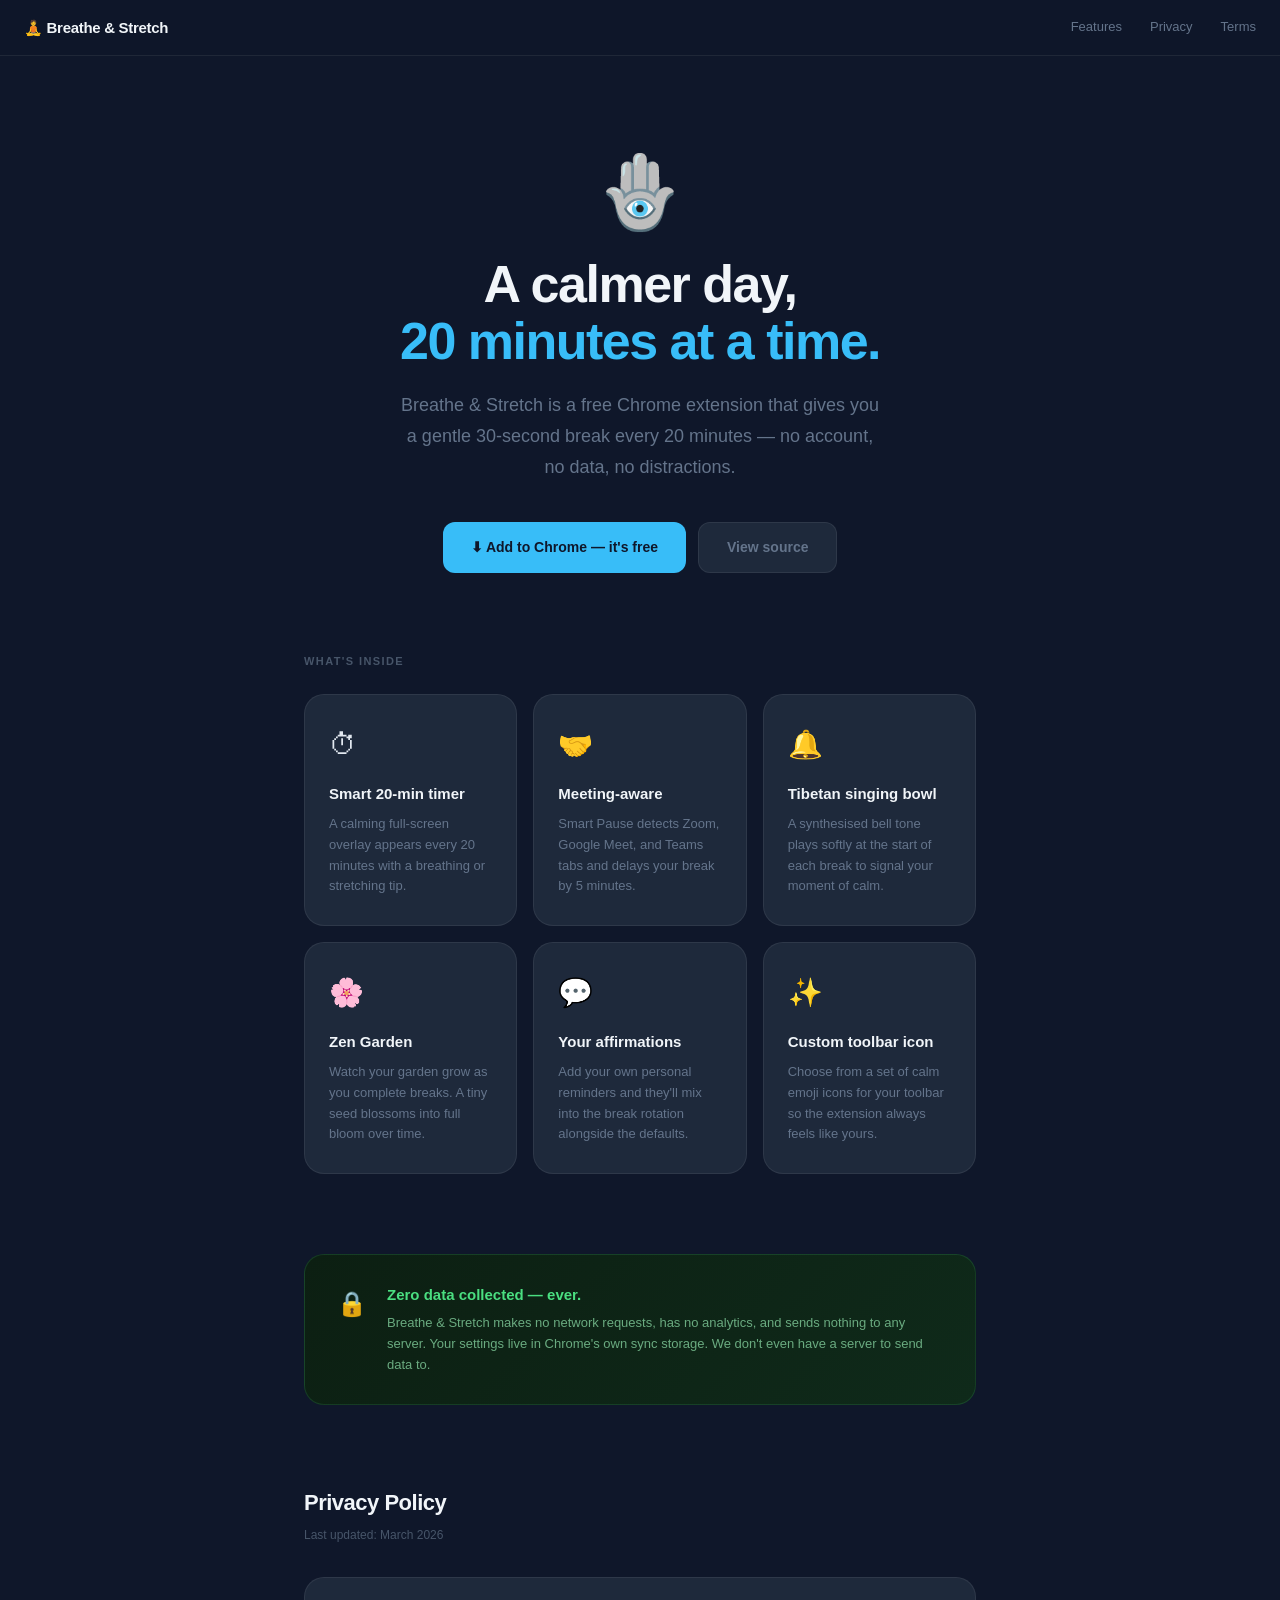
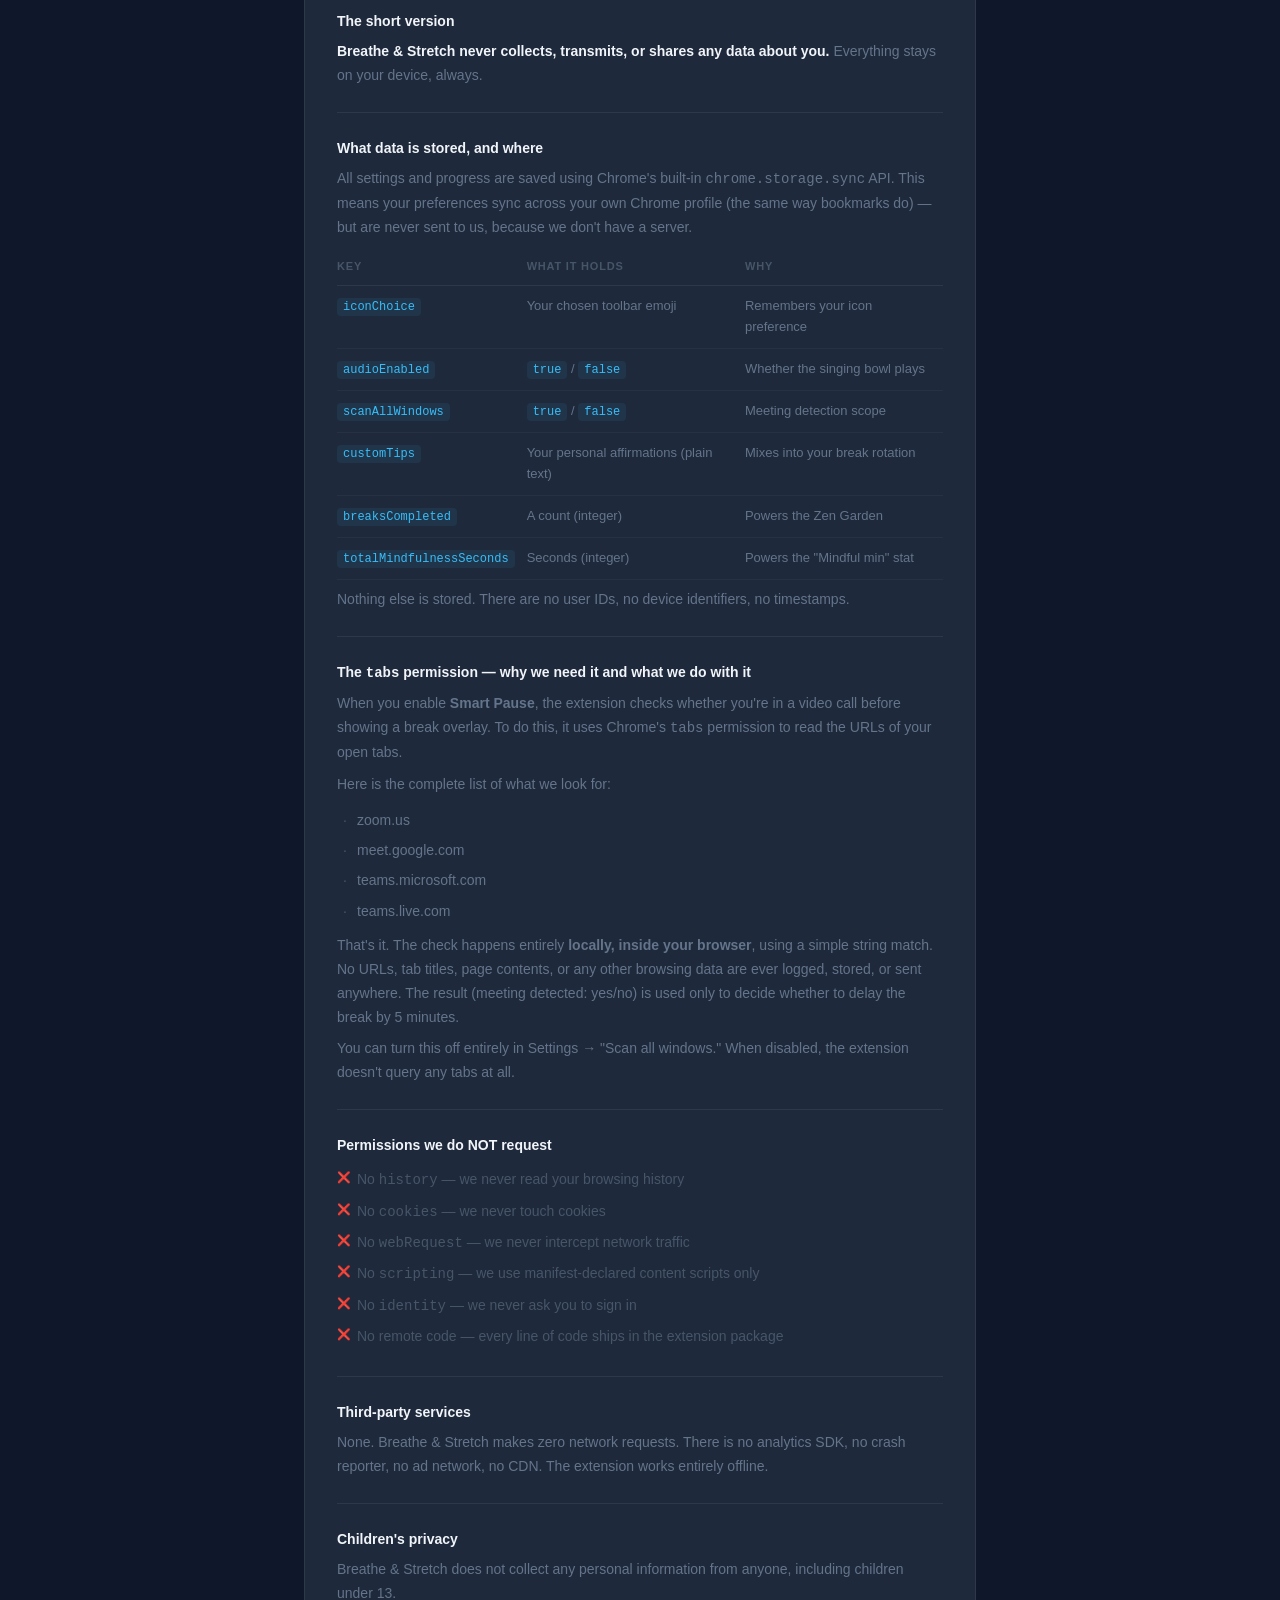
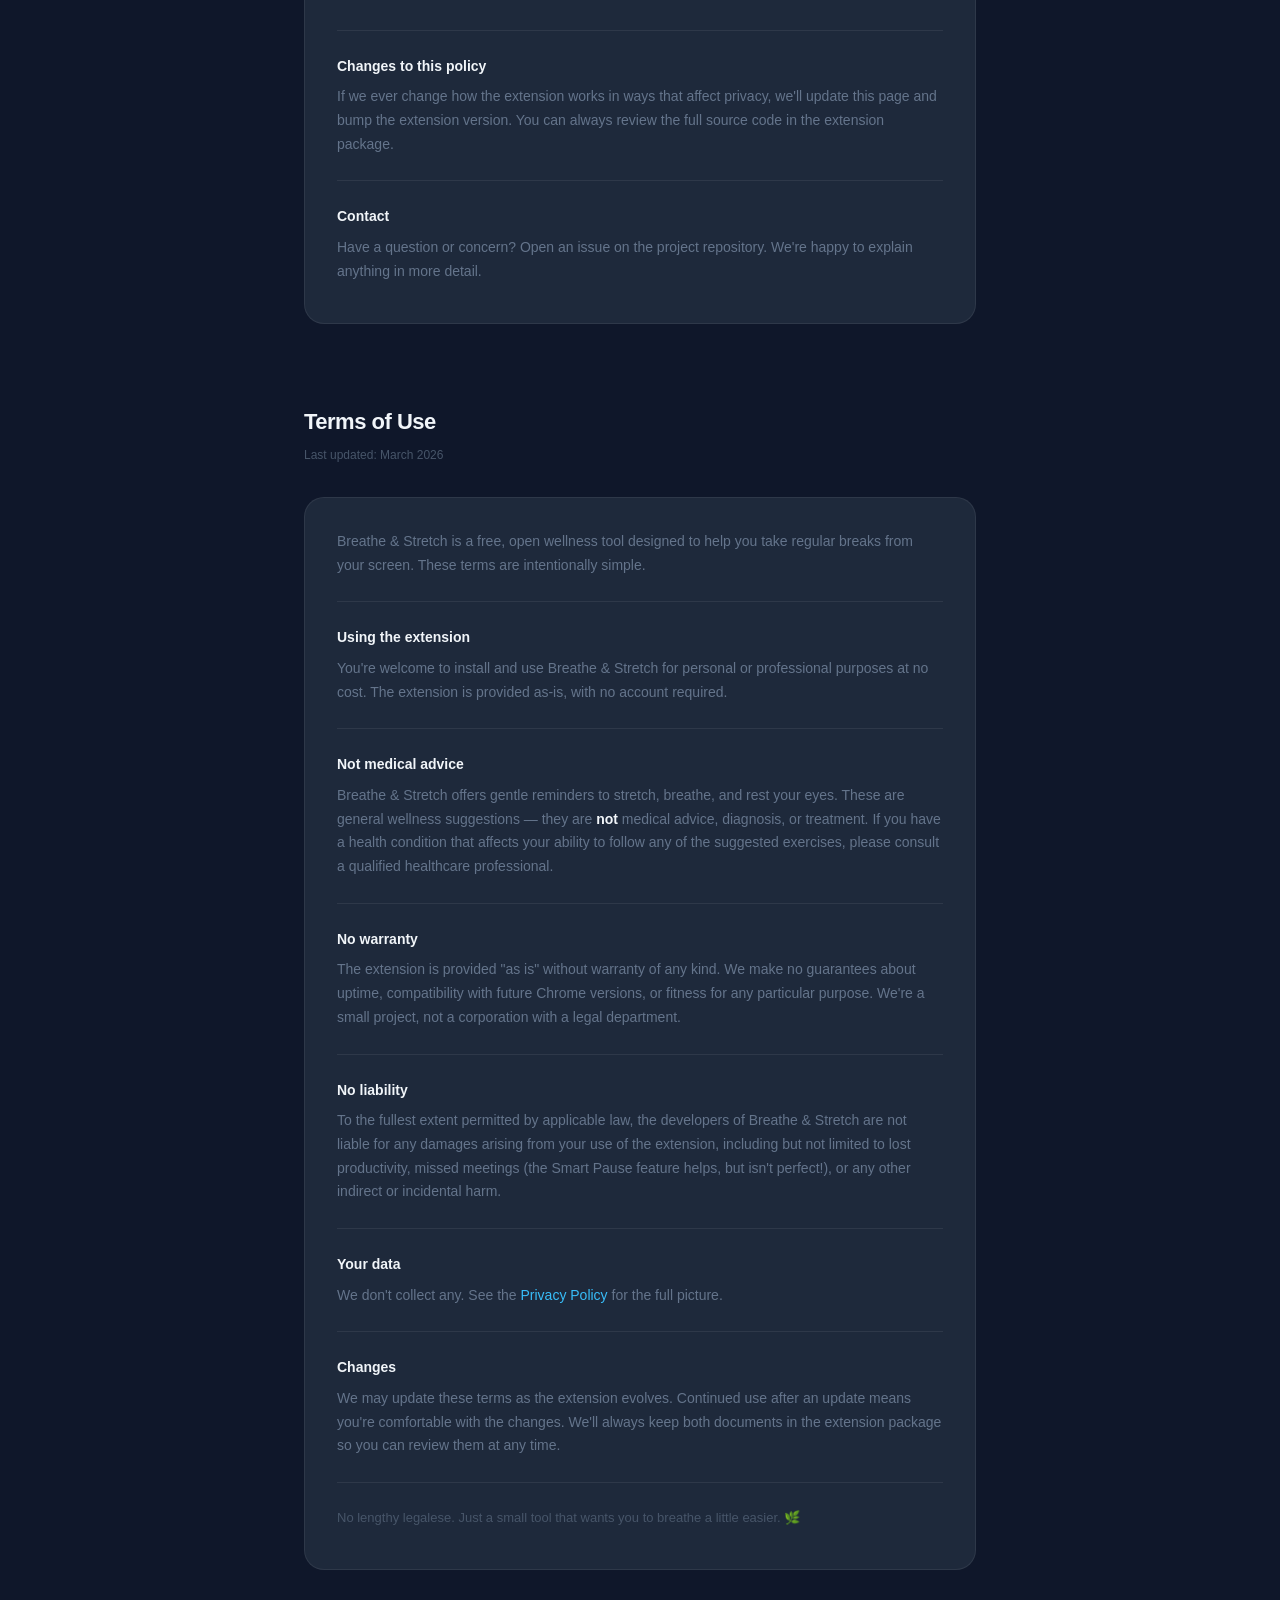
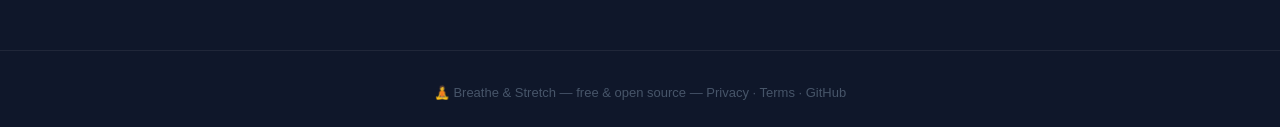
==== index.html @ 509871e9 "Update GitHub repo URL in landing page" ====
<!DOCTYPE html>
<html lang="en">
<head>
  <meta charset="UTF-8" />
  <meta name="viewport" content="width=device-width, initial-scale=1.0" />
  <title>Breathe &amp; Stretch — Screen break reminders for Chrome</title>
  <meta name="description" content="A free Chrome extension that reminds you to breathe, stretch, and rest your eyes every 20 minutes. No account. No data collected. Just a calmer you." />
  <style>
    *, *::before, *::after { box-sizing: border-box; margin: 0; padding: 0; }

    :root {
      --bg:      #0f172a;
      --surface: #1e293b;
      --border:  rgba(255,255,255,0.07);
      --text:    #e2e8f0;
      --muted:   #64748b;
      --dim:     #475569;
      --accent:  #38bdf8;
      --gold:    #facc15;
    }

    html { scroll-behavior: smooth; }

    body {
      font-family: -apple-system, BlinkMacSystemFont, "Segoe UI", Roboto, sans-serif;
      background: var(--bg);
      color: var(--text);
      line-height: 1.6;
    }

    a { color: var(--accent); text-decoration: none; }
    a:hover { text-decoration: underline; }

    /* ── Nav ─────────────────────────────────────────────────────────────────── */

    nav {
      position: sticky;
      top: 0;
      z-index: 100;
      background: rgba(15, 23, 42, 0.88);
      backdrop-filter: blur(12px);
      -webkit-backdrop-filter: blur(12px);
      border-bottom: 1px solid var(--border);
      padding: 0 24px;
      display: flex;
      align-items: center;
      justify-content: space-between;
      height: 56px;
    }

    .nav-brand {
      font-size: 15px;
      font-weight: 700;
      color: #f1f5f9;
      letter-spacing: -0.3px;
    }

    .nav-links {
      display: flex;
      gap: 28px;
      list-style: none;
      font-size: 13px;
      color: var(--muted);
    }

    .nav-links a { color: var(--muted); transition: color 0.15s; }
    .nav-links a:hover { color: var(--text); text-decoration: none; }

    /* ── Hero ────────────────────────────────────────────────────────────────── */

    .hero {
      max-width: 720px;
      margin: 0 auto;
      padding: 100px 24px 80px;
      text-align: center;
    }

    .hero-bowl {
      font-size: 72px;
      line-height: 1;
      margin-bottom: 28px;
      animation: sway 5s ease-in-out infinite;
      display: inline-block;
    }

    @keyframes sway {
      0%, 100% { transform: rotate(-3deg); }
      50%       { transform: rotate(3deg);  }
    }

    .hero h1 {
      font-size: clamp(32px, 6vw, 52px);
      font-weight: 800;
      letter-spacing: -1.5px;
      color: #f1f5f9;
      line-height: 1.1;
      margin-bottom: 20px;
    }

    .hero h1 span { color: var(--accent); }

    .hero p {
      font-size: 18px;
      color: var(--muted);
      max-width: 480px;
      margin: 0 auto 40px;
      line-height: 1.7;
    }

    .hero-actions {
      display: flex;
      gap: 12px;
      justify-content: center;
      flex-wrap: wrap;
    }

    .btn-primary {
      display: inline-flex;
      align-items: center;
      gap: 8px;
      background: var(--accent);
      color: #0f172a;
      font-size: 14px;
      font-weight: 700;
      padding: 13px 28px;
      border-radius: 12px;
      transition: opacity 0.15s, transform 0.15s;
    }
    .btn-primary:hover { opacity: 0.88; transform: translateY(-1px); text-decoration: none; }

    .btn-ghost {
      display: inline-flex;
      align-items: center;
      gap: 8px;
      background: var(--surface);
      color: var(--muted);
      font-size: 14px;
      font-weight: 600;
      padding: 13px 28px;
      border-radius: 12px;
      border: 1px solid var(--border);
      transition: color 0.15s, border-color 0.15s;
    }
    .btn-ghost:hover { color: var(--text); border-color: rgba(255,255,255,0.2); text-decoration: none; }

    /* ── Features ────────────────────────────────────────────────────────────── */

    .section {
      max-width: 720px;
      margin: 0 auto;
      padding: 0 24px 80px;
    }

    .section-title {
      font-size: 11px;
      font-weight: 700;
      letter-spacing: 1.4px;
      text-transform: uppercase;
      color: var(--dim);
      margin-bottom: 24px;
    }

    .features {
      display: grid;
      grid-template-columns: repeat(auto-fit, minmax(200px, 1fr));
      gap: 16px;
    }

    .feature-card {
      background: var(--surface);
      border: 1px solid var(--border);
      border-radius: 20px;
      padding: 28px 24px;
    }

    .feature-card .icon {
      font-size: 28px;
      margin-bottom: 14px;
      display: block;
    }

    .feature-card h3 {
      font-size: 15px;
      font-weight: 700;
      color: #f1f5f9;
      margin-bottom: 8px;
    }

    .feature-card p {
      font-size: 13px;
      color: var(--muted);
      line-height: 1.6;
    }

    /* ── Privacy note ─────────────────────────────────────────────────────── */

    .privacy-note {
      background: linear-gradient(135deg, #0c1f12, #0f2a1a);
      border: 1px solid rgba(74, 222, 128, 0.15);
      border-radius: 20px;
      padding: 28px 32px;
      display: flex;
      gap: 20px;
      align-items: flex-start;
    }

    .privacy-note .check-icon {
      font-size: 24px;
      flex-shrink: 0;
      margin-top: 2px;
    }

    .privacy-note h3 {
      font-size: 15px;
      font-weight: 700;
      color: #4ade80;
      margin-bottom: 6px;
    }

    .privacy-note p {
      font-size: 13px;
      color: #6aab80;
      line-height: 1.6;
    }

    /* ── Legal docs ──────────────────────────────────────────────────────────── */

    .doc-section {
      max-width: 720px;
      margin: 0 auto;
      padding: 0 24px 80px;
      scroll-margin-top: 72px;
    }

    .doc-section h2 {
      font-size: 22px;
      font-weight: 800;
      color: #f1f5f9;
      letter-spacing: -0.5px;
      margin-bottom: 6px;
    }

    .doc-updated {
      font-size: 12px;
      color: var(--dim);
      margin-bottom: 32px;
    }

    .doc-card {
      background: var(--surface);
      border: 1px solid var(--border);
      border-radius: 20px;
      padding: 32px;
    }

    .doc-card h3 {
      font-size: 14px;
      font-weight: 700;
      color: #f1f5f9;
      margin: 24px 0 8px;
    }

    .doc-card h3:first-child { margin-top: 0; }

    .doc-card p {
      font-size: 14px;
      color: var(--muted);
      line-height: 1.7;
      margin-bottom: 8px;
    }

    .doc-card table {
      width: 100%;
      border-collapse: collapse;
      font-size: 13px;
      margin: 12px 0 8px;
    }

    .doc-card th {
      text-align: left;
      font-size: 11px;
      font-weight: 700;
      letter-spacing: 0.8px;
      text-transform: uppercase;
      color: var(--dim);
      padding: 6px 12px 10px 0;
      border-bottom: 1px solid var(--border);
    }

    .doc-card td {
      padding: 10px 12px 10px 0;
      color: var(--muted);
      border-bottom: 1px solid rgba(255,255,255,0.04);
      vertical-align: top;
    }

    .doc-card td code {
      font-family: "SF Mono", ui-monospace, Menlo, monospace;
      font-size: 12px;
      color: var(--accent);
      background: rgba(56, 189, 248, 0.08);
      padding: 2px 6px;
      border-radius: 4px;
    }

    .doc-card ul {
      list-style: none;
      margin: 8px 0;
    }

    .doc-card ul li {
      font-size: 14px;
      color: var(--muted);
      padding: 4px 0;
      padding-left: 20px;
      position: relative;
    }

    .doc-card ul li::before {
      content: "·";
      position: absolute;
      left: 6px;
      color: var(--dim);
    }

    .doc-card ul li.no-item { color: #475569; }
    .doc-card ul li.no-item::before { content: "❌"; left: 0; font-size: 11px; top: 5px; }

    .doc-divider {
      border: none;
      border-top: 1px solid var(--border);
      margin: 24px 0;
    }

    /* ── Footer ──────────────────────────────────────────────────────────────── */

    footer {
      border-top: 1px solid var(--border);
      padding: 32px 24px;
      text-align: center;
      font-size: 13px;
      color: var(--dim);
    }

    footer a { color: var(--dim); }
    footer a:hover { color: var(--muted); }
  </style>
</head>
<body>

  <!-- ── Nav ────────────────────────────────────────────────────────────────── -->
  <nav>
    <span class="nav-brand">🧘 Breathe &amp; Stretch</span>
    <ul class="nav-links">
      <li><a href="#features">Features</a></li>
      <li><a href="#privacy">Privacy</a></li>
      <li><a href="#terms">Terms</a></li>
    </ul>
  </nav>

  <!-- ── Hero ───────────────────────────────────────────────────────────────── -->
  <section class="hero">
    <span class="hero-bowl">🪬</span>
    <h1>A calmer day,<br /><span>20 minutes at a time.</span></h1>
    <p>Breathe &amp; Stretch is a free Chrome extension that gives you a gentle 30-second break every 20 minutes — no account, no data, no distractions.</p>
    <div class="hero-actions">
      <a href="https://chrome.google.com/webstore" class="btn-primary">
        ⬇ Add to Chrome — it's free
      </a>
      <a href="https://github.com/rabbit-ship-it/breathe-stretch" class="btn-ghost">
        View source
      </a>
    </div>
  </section>

  <!-- ── Features ───────────────────────────────────────────────────────────── -->
  <section class="section" id="features">
    <p class="section-title">What's inside</p>
    <div class="features">
      <div class="feature-card">
        <span class="icon">⏱</span>
        <h3>Smart 20-min timer</h3>
        <p>A calming full-screen overlay appears every 20 minutes with a breathing or stretching tip.</p>
      </div>
      <div class="feature-card">
        <span class="icon">🤝</span>
        <h3>Meeting-aware</h3>
        <p>Smart Pause detects Zoom, Google Meet, and Teams tabs and delays your break by 5 minutes.</p>
      </div>
      <div class="feature-card">
        <span class="icon">🔔</span>
        <h3>Tibetan singing bowl</h3>
        <p>A synthesised bell tone plays softly at the start of each break to signal your moment of calm.</p>
      </div>
      <div class="feature-card">
        <span class="icon">🌸</span>
        <h3>Zen Garden</h3>
        <p>Watch your garden grow as you complete breaks. A tiny seed blossoms into full bloom over time.</p>
      </div>
      <div class="feature-card">
        <span class="icon">💬</span>
        <h3>Your affirmations</h3>
        <p>Add your own personal reminders and they'll mix into the break rotation alongside the defaults.</p>
      </div>
      <div class="feature-card">
        <span class="icon">✨</span>
        <h3>Custom toolbar icon</h3>
        <p>Choose from a set of calm emoji icons for your toolbar so the extension always feels like yours.</p>
      </div>
    </div>
  </section>

  <!-- ── Privacy notice ─────────────────────────────────────────────────────── -->
  <section class="section">
    <div class="privacy-note">
      <span class="check-icon">🔒</span>
      <div>
        <h3>Zero data collected — ever.</h3>
        <p>Breathe &amp; Stretch makes no network requests, has no analytics, and sends nothing to any server. Your settings live in Chrome's own sync storage. We don't even have a server to send data to.</p>
      </div>
    </div>
  </section>

  <!-- ── Privacy Policy ─────────────────────────────────────────────────────── -->
  <section class="doc-section" id="privacy">
    <h2>Privacy Policy</h2>
    <p class="doc-updated">Last updated: March 2026</p>

    <div class="doc-card">
      <h3>The short version</h3>
      <p><strong style="color:#f1f5f9;">Breathe &amp; Stretch never collects, transmits, or shares any data about you.</strong> Everything stays on your device, always.</p>

      <hr class="doc-divider" />

      <h3>What data is stored, and where</h3>
      <p>All settings and progress are saved using Chrome's built-in <code>chrome.storage.sync</code> API. This means your preferences sync across your own Chrome profile (the same way bookmarks do) — but are never sent to us, because we don't have a server.</p>
      <table>
        <thead>
          <tr><th>Key</th><th>What it holds</th><th>Why</th></tr>
        </thead>
        <tbody>
          <tr><td><code>iconChoice</code></td><td>Your chosen toolbar emoji</td><td>Remembers your icon preference</td></tr>
          <tr><td><code>audioEnabled</code></td><td><code>true</code> / <code>false</code></td><td>Whether the singing bowl plays</td></tr>
          <tr><td><code>scanAllWindows</code></td><td><code>true</code> / <code>false</code></td><td>Meeting detection scope</td></tr>
          <tr><td><code>customTips</code></td><td>Your personal affirmations (plain text)</td><td>Mixes into your break rotation</td></tr>
          <tr><td><code>breaksCompleted</code></td><td>A count (integer)</td><td>Powers the Zen Garden</td></tr>
          <tr><td><code>totalMindfulnessSeconds</code></td><td>Seconds (integer)</td><td>Powers the "Mindful min" stat</td></tr>
        </tbody>
      </table>
      <p>Nothing else is stored. There are no user IDs, no device identifiers, no timestamps.</p>

      <hr class="doc-divider" />

      <h3>The <code>tabs</code> permission — why we need it and what we do with it</h3>
      <p>When you enable <strong>Smart Pause</strong>, the extension checks whether you're in a video call before showing a break overlay. To do this, it uses Chrome's <code>tabs</code> permission to read the URLs of your open tabs.</p>
      <p>Here is the complete list of what we look for:</p>
      <ul>
        <li>zoom.us</li>
        <li>meet.google.com</li>
        <li>teams.microsoft.com</li>
        <li>teams.live.com</li>
      </ul>
      <p>That's it. The check happens entirely <strong>locally, inside your browser</strong>, using a simple string match. No URLs, tab titles, page contents, or any other browsing data are ever logged, stored, or sent anywhere. The result (meeting detected: yes/no) is used only to decide whether to delay the break by 5 minutes.</p>
      <p>You can turn this off entirely in Settings → "Scan all windows." When disabled, the extension doesn't query any tabs at all.</p>

      <hr class="doc-divider" />

      <h3>Permissions we do NOT request</h3>
      <ul>
        <li class="no-item">No <code>history</code> — we never read your browsing history</li>
        <li class="no-item">No <code>cookies</code> — we never touch cookies</li>
        <li class="no-item">No <code>webRequest</code> — we never intercept network traffic</li>
        <li class="no-item">No <code>scripting</code> — we use manifest-declared content scripts only</li>
        <li class="no-item">No <code>identity</code> — we never ask you to sign in</li>
        <li class="no-item">No remote code — every line of code ships in the extension package</li>
      </ul>

      <hr class="doc-divider" />

      <h3>Third-party services</h3>
      <p>None. Breathe &amp; Stretch makes zero network requests. There is no analytics SDK, no crash reporter, no ad network, no CDN. The extension works entirely offline.</p>

      <hr class="doc-divider" />

      <h3>Children's privacy</h3>
      <p>Breathe &amp; Stretch does not collect any personal information from anyone, including children under 13.</p>

      <hr class="doc-divider" />

      <h3>Changes to this policy</h3>
      <p>If we ever change how the extension works in ways that affect privacy, we'll update this page and bump the extension version. You can always review the full source code in the extension package.</p>

      <hr class="doc-divider" />

      <h3>Contact</h3>
      <p>Have a question or concern? Open an issue on the project repository. We're happy to explain anything in more detail.</p>
    </div>
  </section>

  <!-- ── Terms of Use ───────────────────────────────────────────────────────── -->
  <section class="doc-section" id="terms">
    <h2>Terms of Use</h2>
    <p class="doc-updated">Last updated: March 2026</p>

    <div class="doc-card">
      <p>Breathe &amp; Stretch is a free, open wellness tool designed to help you take regular breaks from your screen. These terms are intentionally simple.</p>

      <hr class="doc-divider" />

      <h3>Using the extension</h3>
      <p>You're welcome to install and use Breathe &amp; Stretch for personal or professional purposes at no cost. The extension is provided as-is, with no account required.</p>

      <hr class="doc-divider" />

      <h3>Not medical advice</h3>
      <p>Breathe &amp; Stretch offers gentle reminders to stretch, breathe, and rest your eyes. These are general wellness suggestions — they are <strong style="color:#f1f5f9;">not</strong> medical advice, diagnosis, or treatment. If you have a health condition that affects your ability to follow any of the suggested exercises, please consult a qualified healthcare professional.</p>

      <hr class="doc-divider" />

      <h3>No warranty</h3>
      <p>The extension is provided "as is" without warranty of any kind. We make no guarantees about uptime, compatibility with future Chrome versions, or fitness for any particular purpose. We're a small project, not a corporation with a legal department.</p>

      <hr class="doc-divider" />

      <h3>No liability</h3>
      <p>To the fullest extent permitted by applicable law, the developers of Breathe &amp; Stretch are not liable for any damages arising from your use of the extension, including but not limited to lost productivity, missed meetings (the Smart Pause feature helps, but isn't perfect!), or any other indirect or incidental harm.</p>

      <hr class="doc-divider" />

      <h3>Your data</h3>
      <p>We don't collect any. See the <a href="#privacy">Privacy Policy</a> for the full picture.</p>

      <hr class="doc-divider" />

      <h3>Changes</h3>
      <p>We may update these terms as the extension evolves. Continued use after an update means you're comfortable with the changes. We'll always keep both documents in the extension package so you can review them at any time.</p>

      <hr class="doc-divider" />

      <p style="color:#475569;font-size:13px;">No lengthy legalese. Just a small tool that wants you to breathe a little easier. 🌿</p>
    </div>
  </section>

  <!-- ── Footer ─────────────────────────────────────────────────────────────── -->
  <footer>
    <p>🧘 Breathe &amp; Stretch &mdash; free &amp; open source &mdash;
      <a href="#privacy">Privacy</a> &middot;
      <a href="#terms">Terms</a> &middot;
      <a href="https://github.com/rabbit-ship-it/breathe-stretch">GitHub</a>
    </p>
  </footer>

</body>
</html>
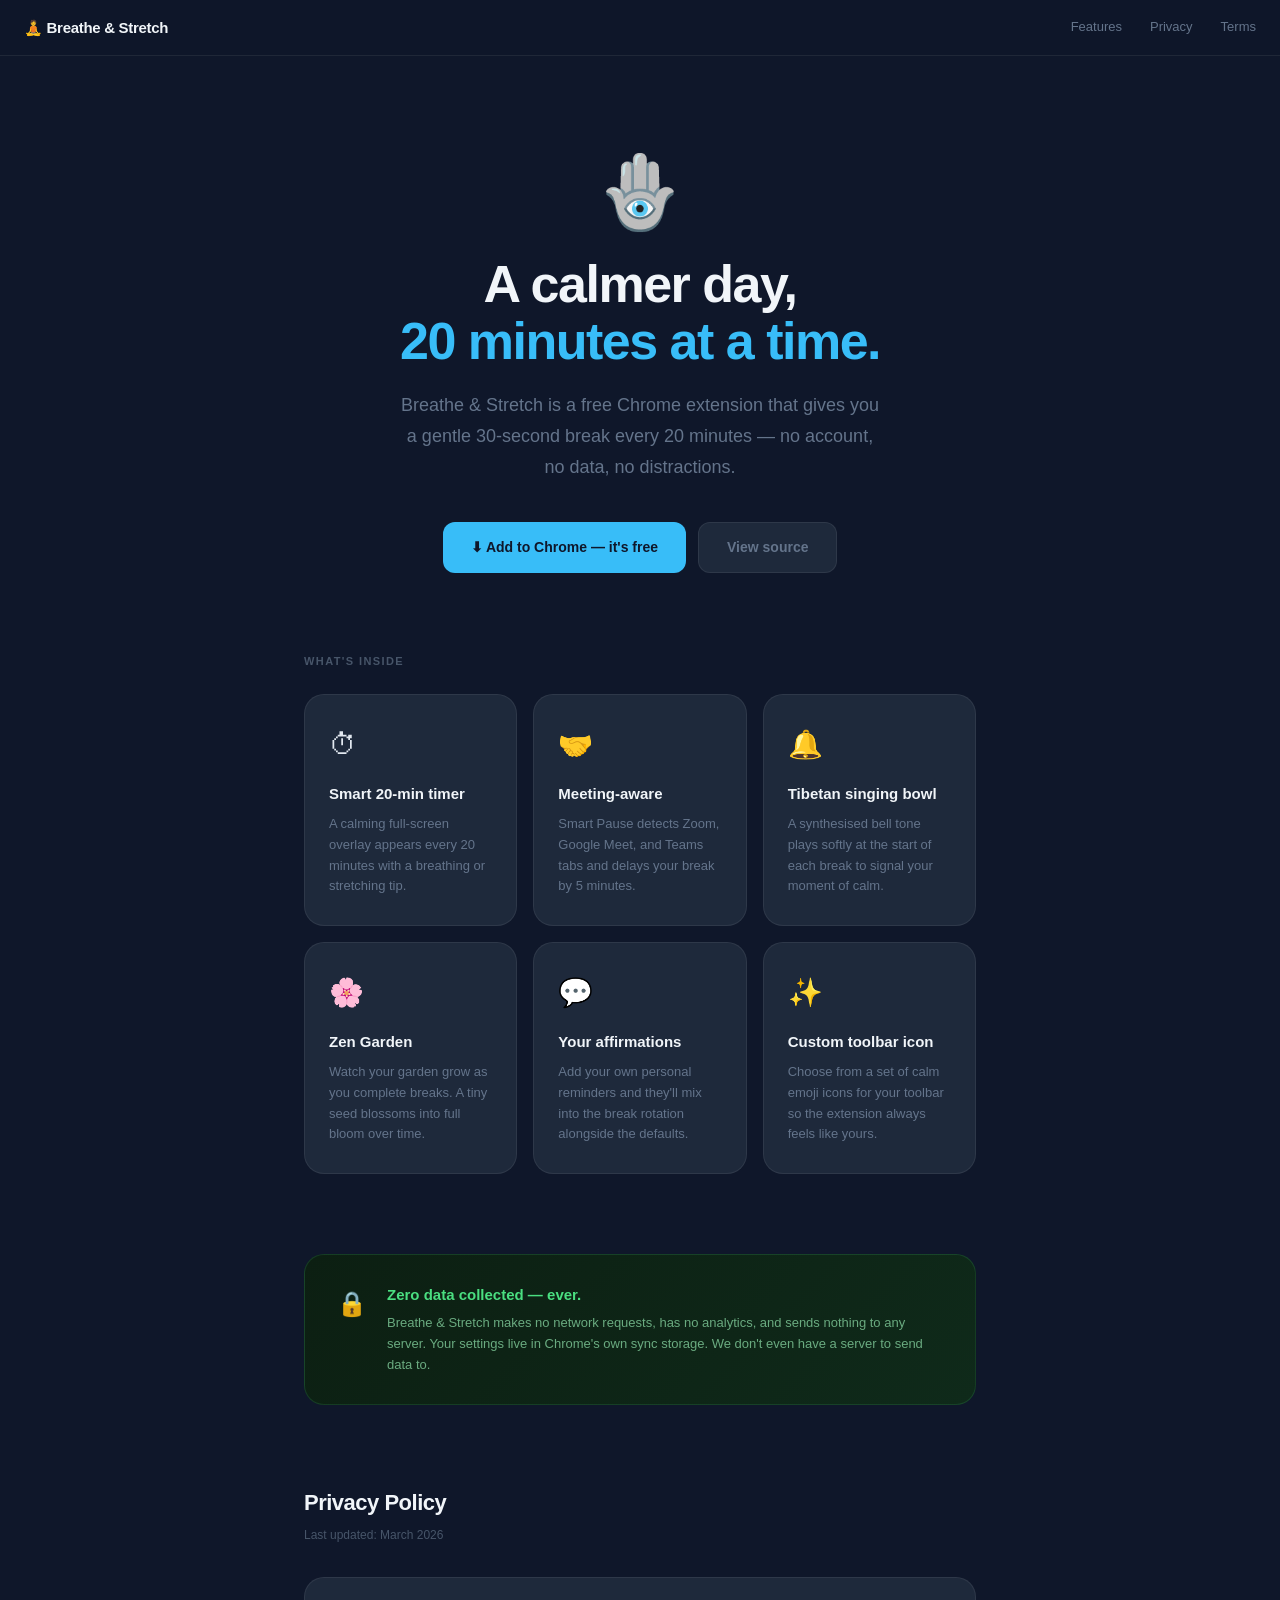
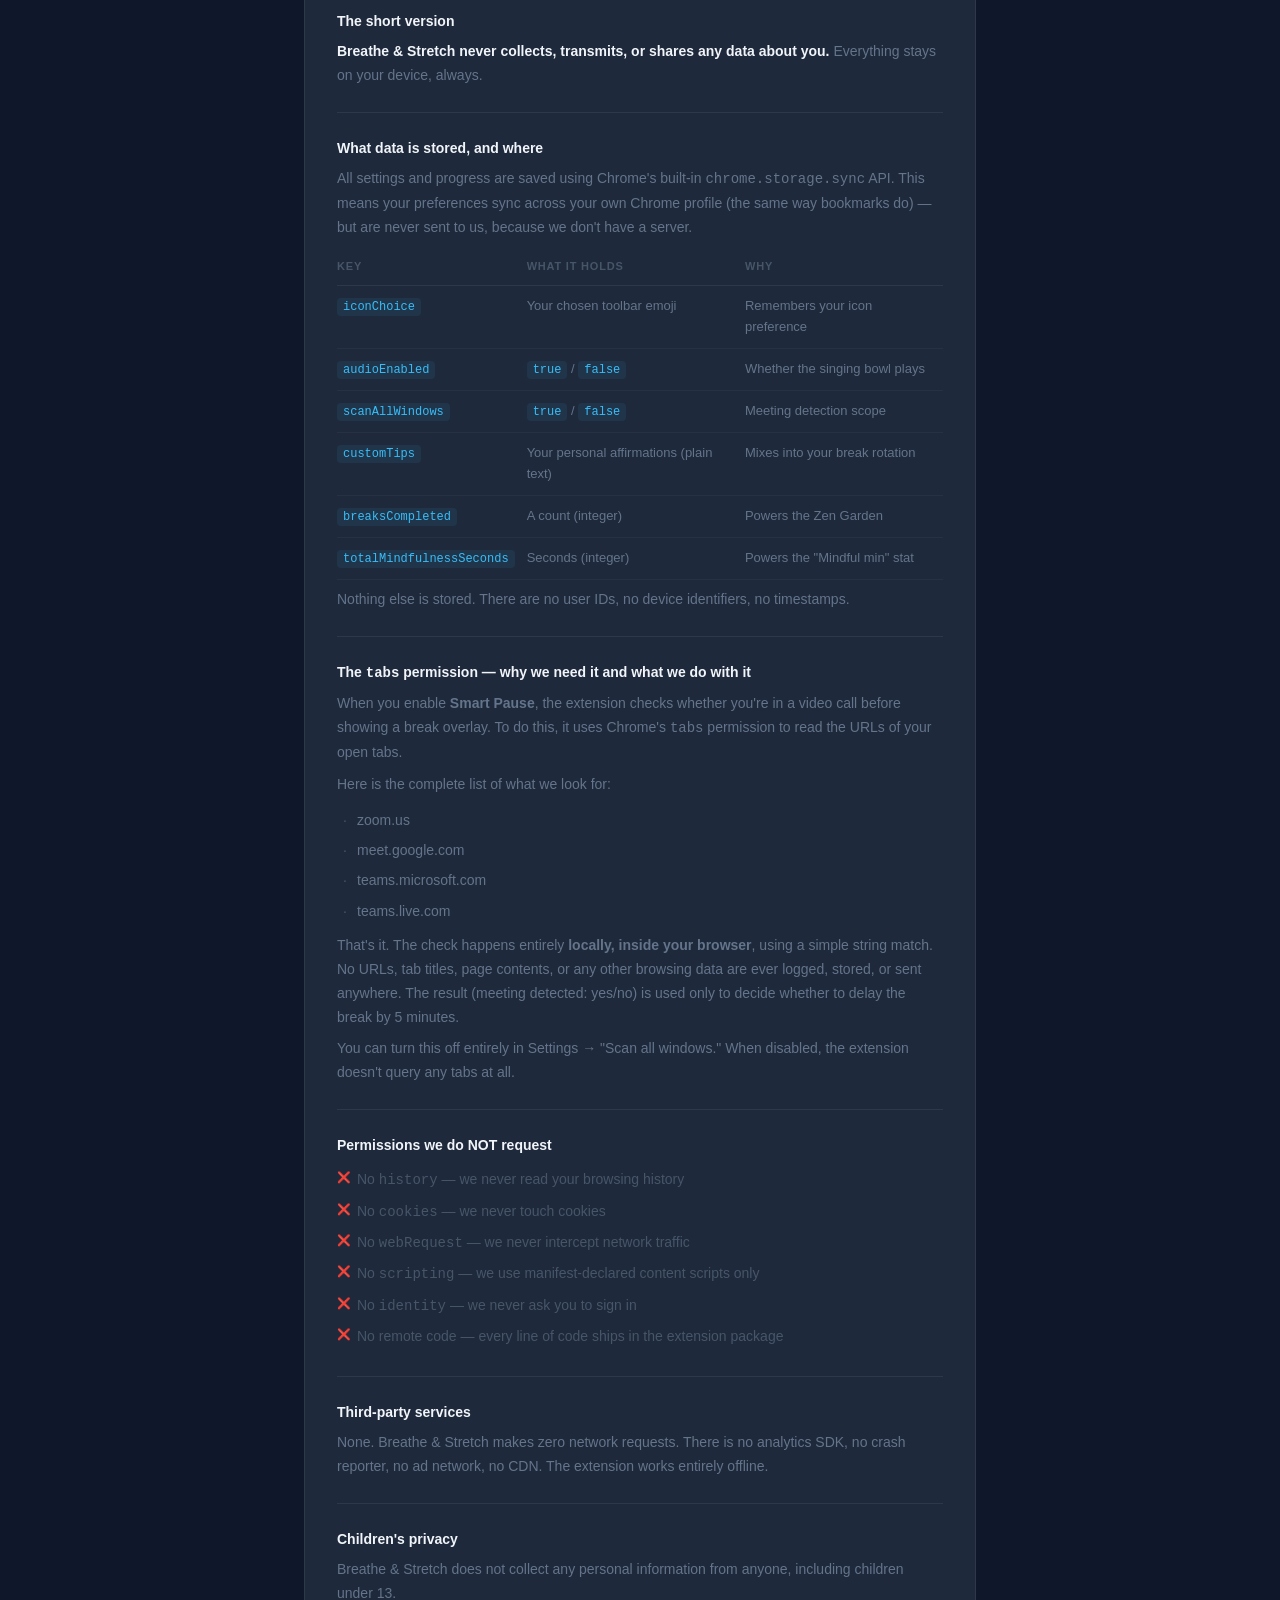
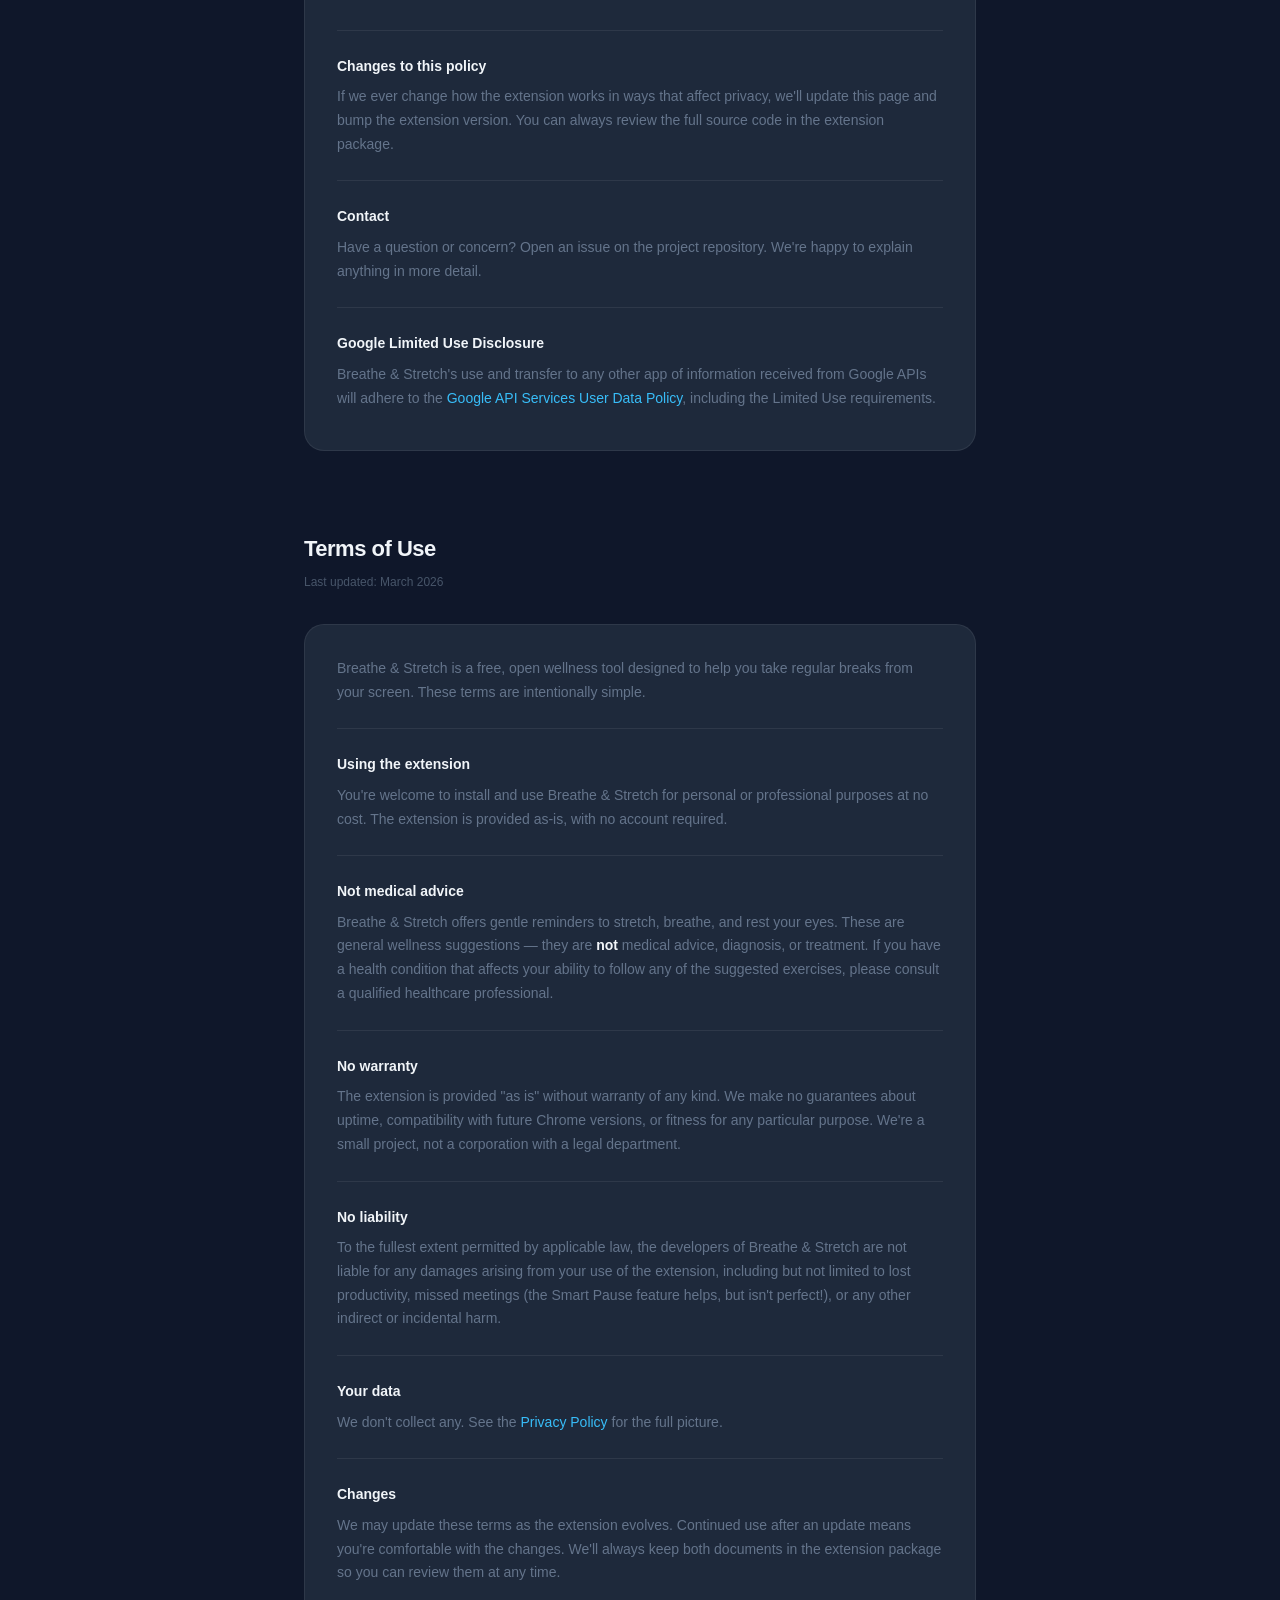
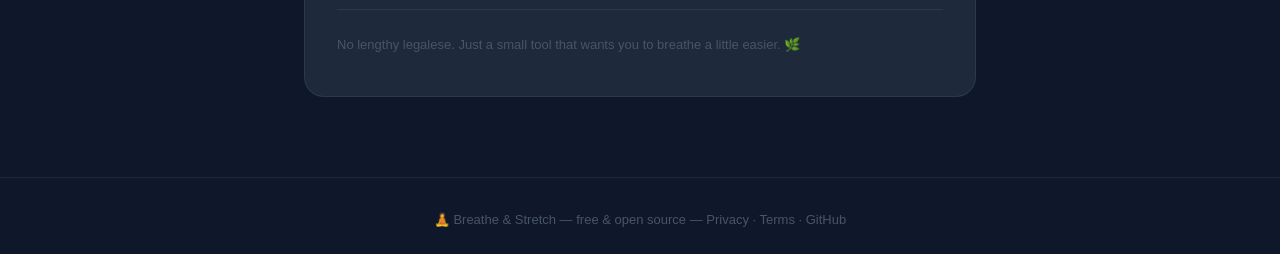
==== commit 308f683f: "Add Google Limited Use Disclosure to landing page privacy section" ====
--- a/index.html
+++ b/index.html
@@ -494,6 +494,11 @@
 
       <h3>Contact</h3>
       <p>Have a question or concern? Open an issue on the project repository. We're happy to explain anything in more detail.</p>
+
+      <hr class="doc-divider" />
+
+      <h3>Google Limited Use Disclosure</h3>
+      <p>Breathe &amp; Stretch's use and transfer to any other app of information received from Google APIs will adhere to the <a href="https://developers.google.com/terms/api-services-user-data-policy">Google API Services User Data Policy</a>, including the Limited Use requirements.</p>
     </div>
   </section>
 
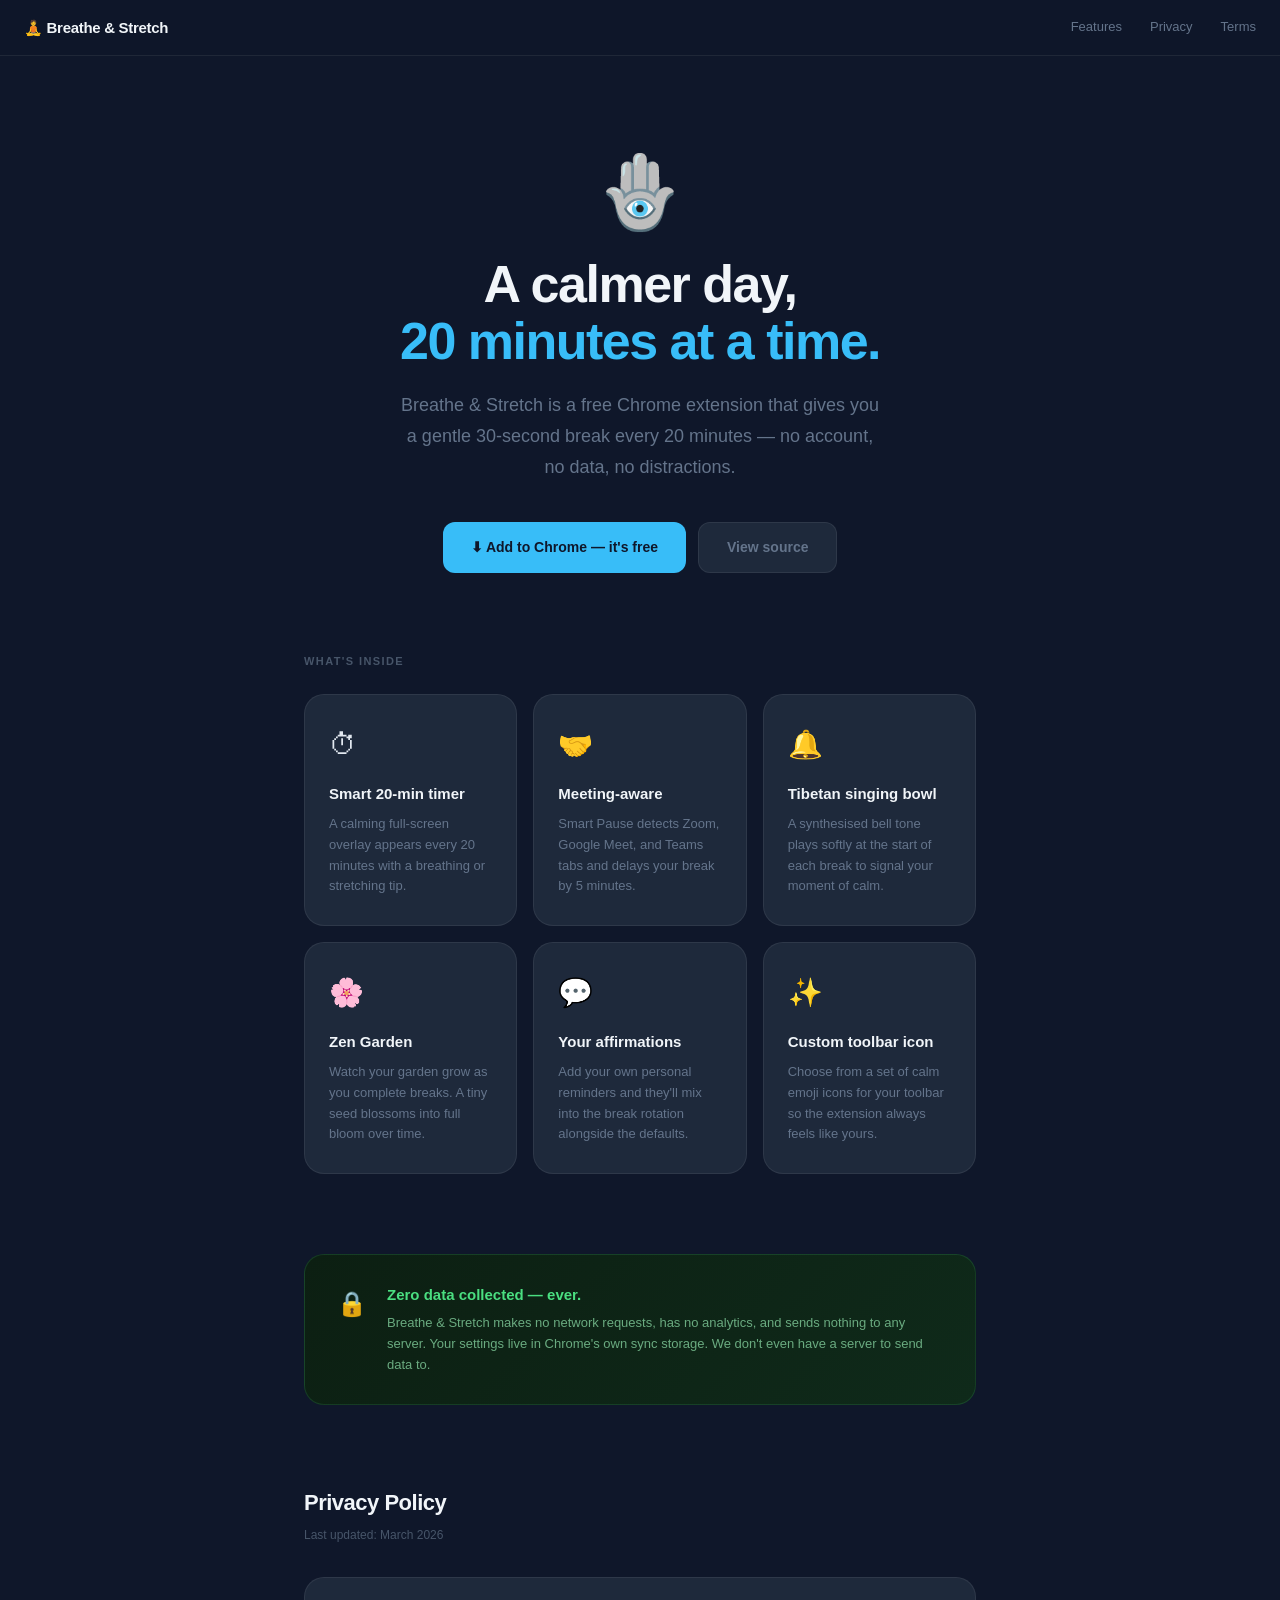
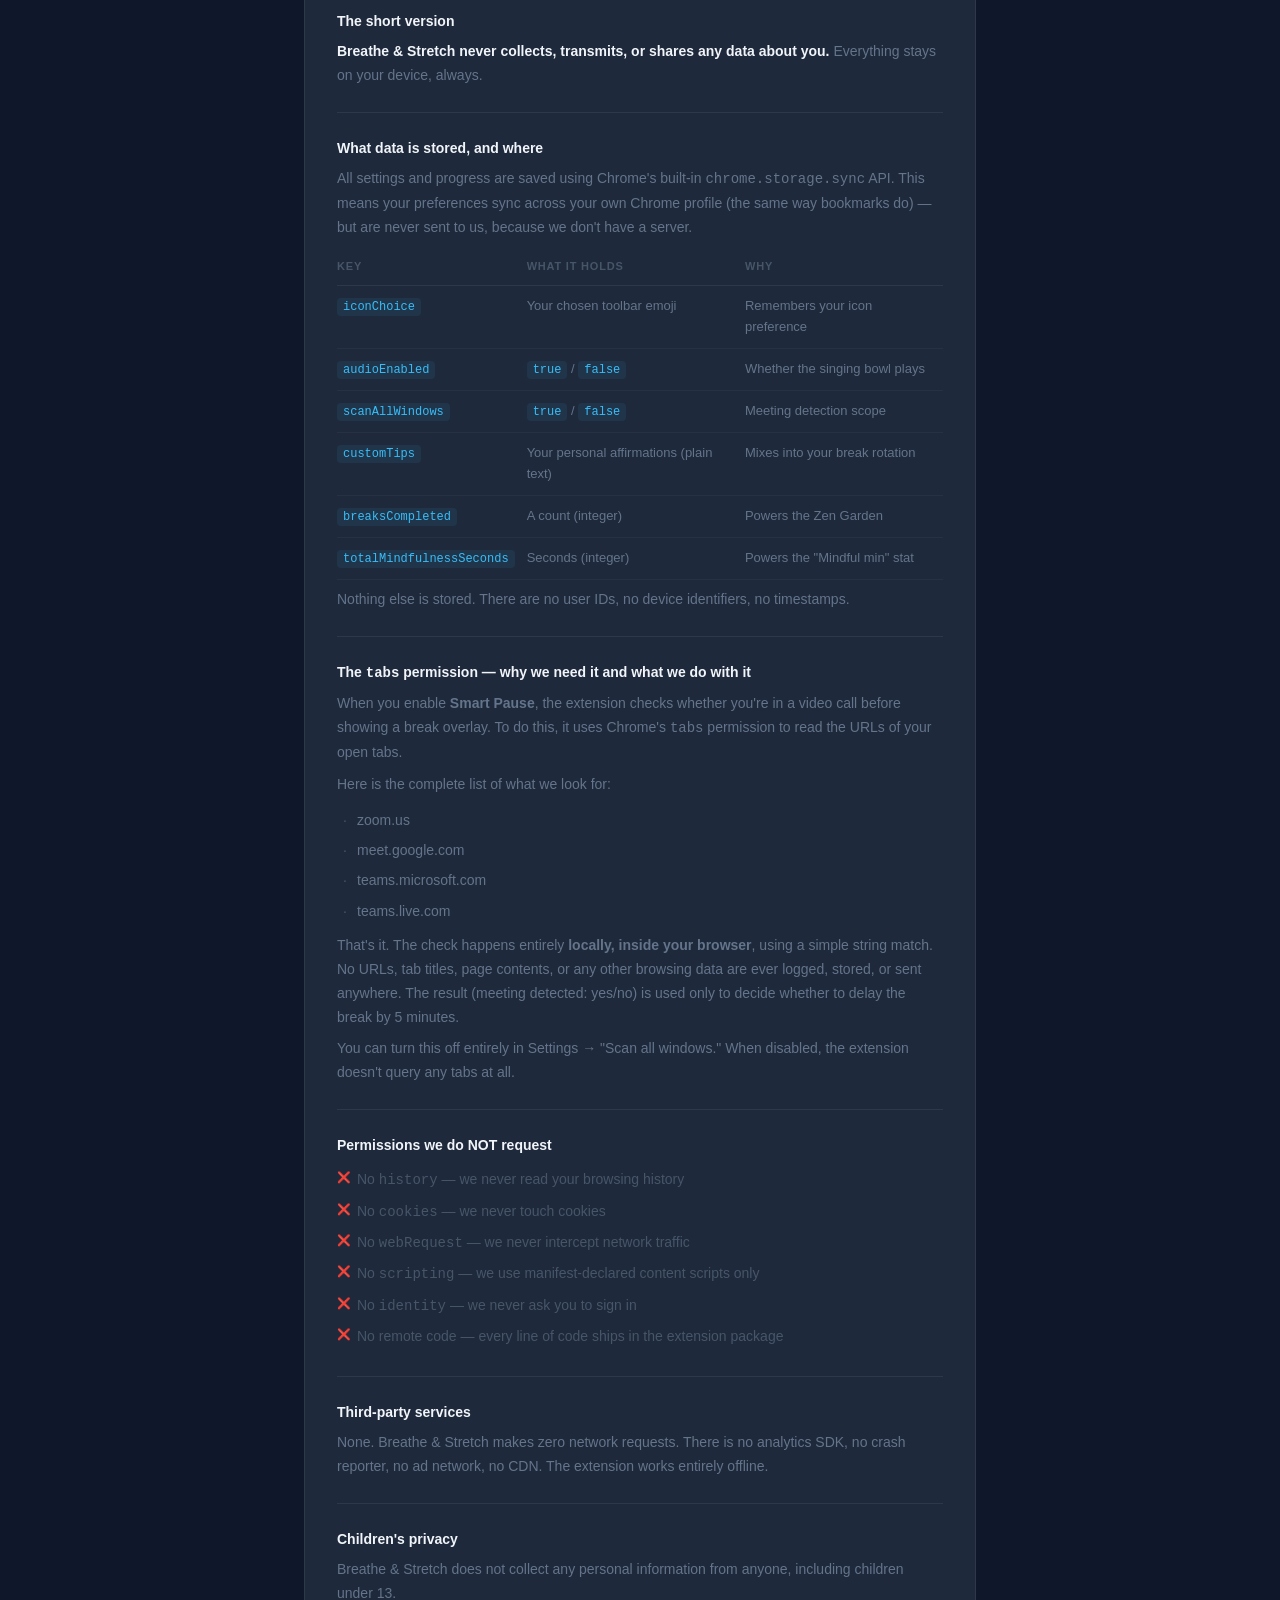
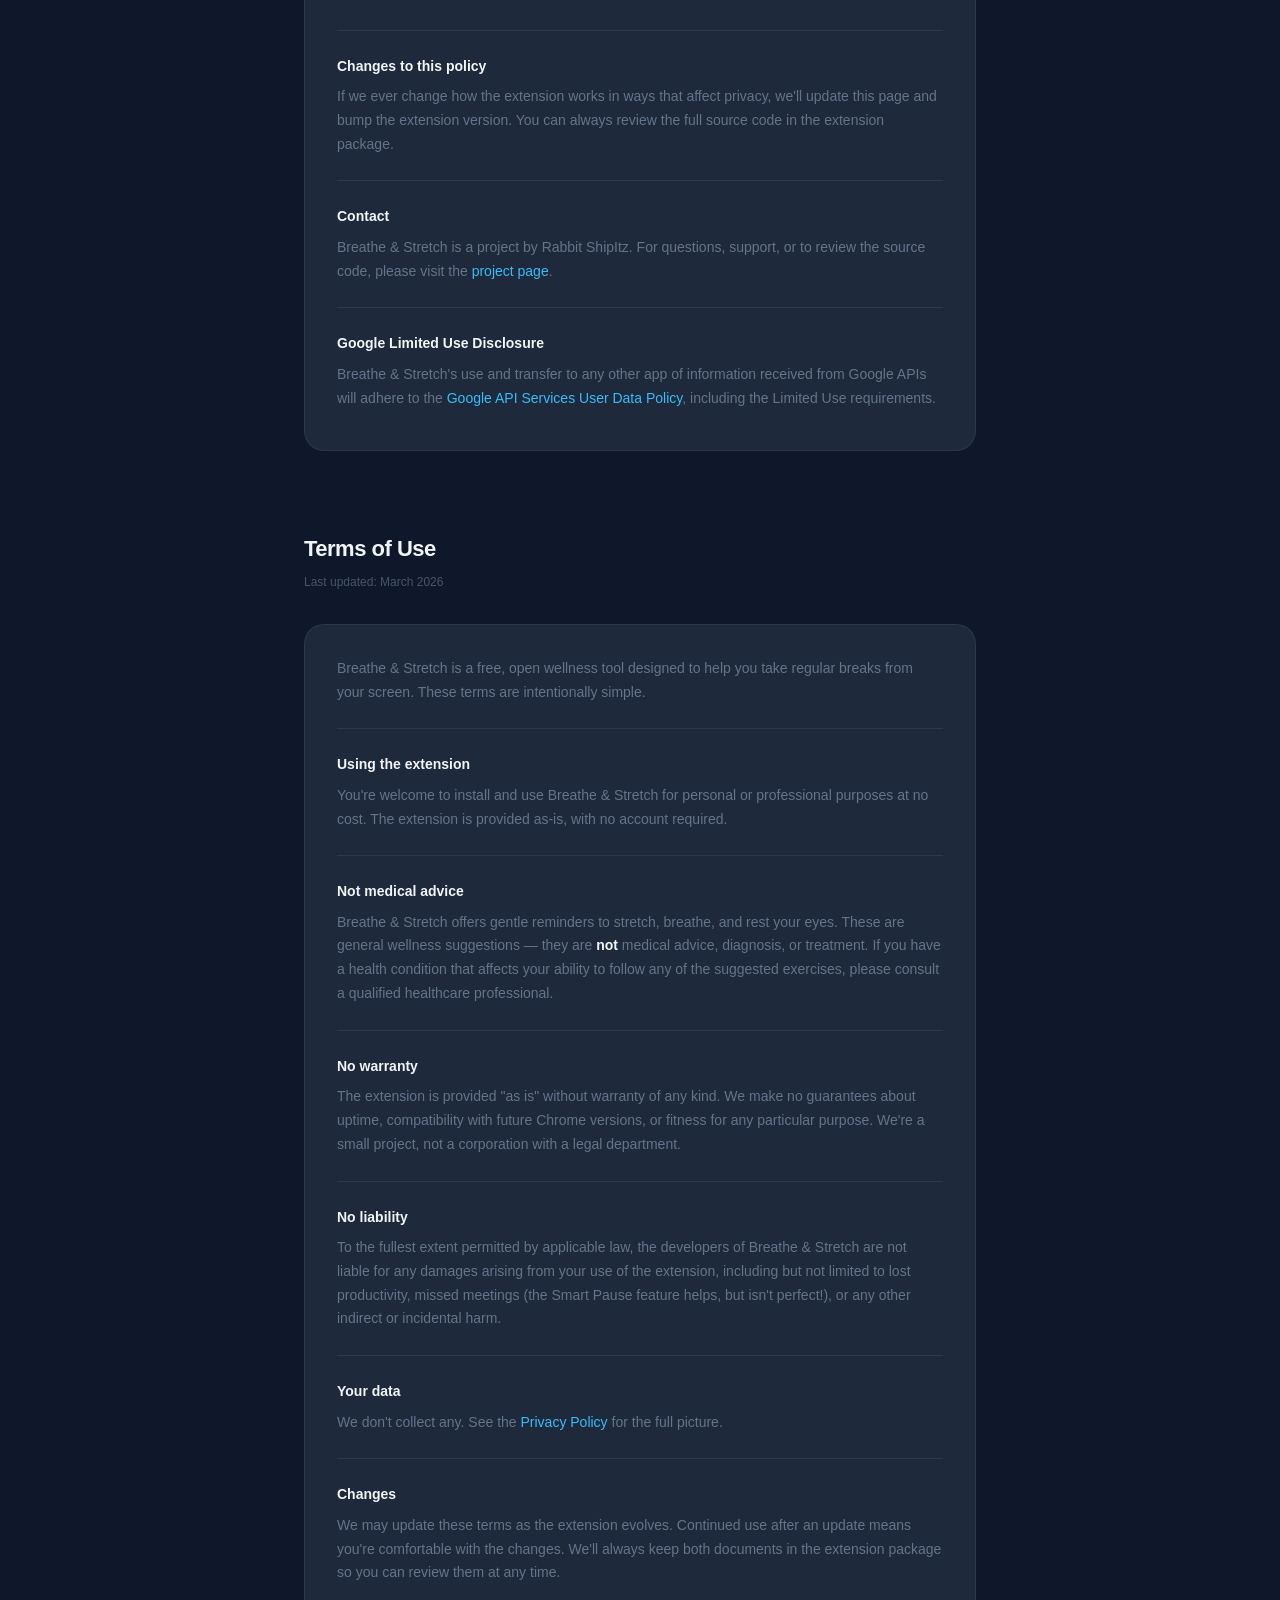
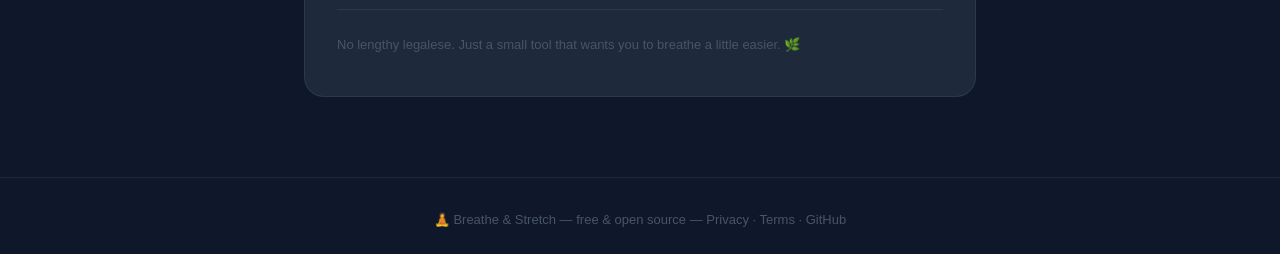
==== commit 5019c2bf: "Update Contact section in privacy policy and landing page" ====
--- a/index.html
+++ b/index.html
@@ -493,7 +493,7 @@
       <hr class="doc-divider" />
 
       <h3>Contact</h3>
-      <p>Have a question or concern? Open an issue on the project repository. We're happy to explain anything in more detail.</p>
+      <p>Breathe &amp; Stretch is a project by Rabbit ShipItz. For questions, support, or to review the source code, please visit the <a href="https://github.com/rabbit-ship-it/breathe-stretch">project page</a>.</p>
 
       <hr class="doc-divider" />
 
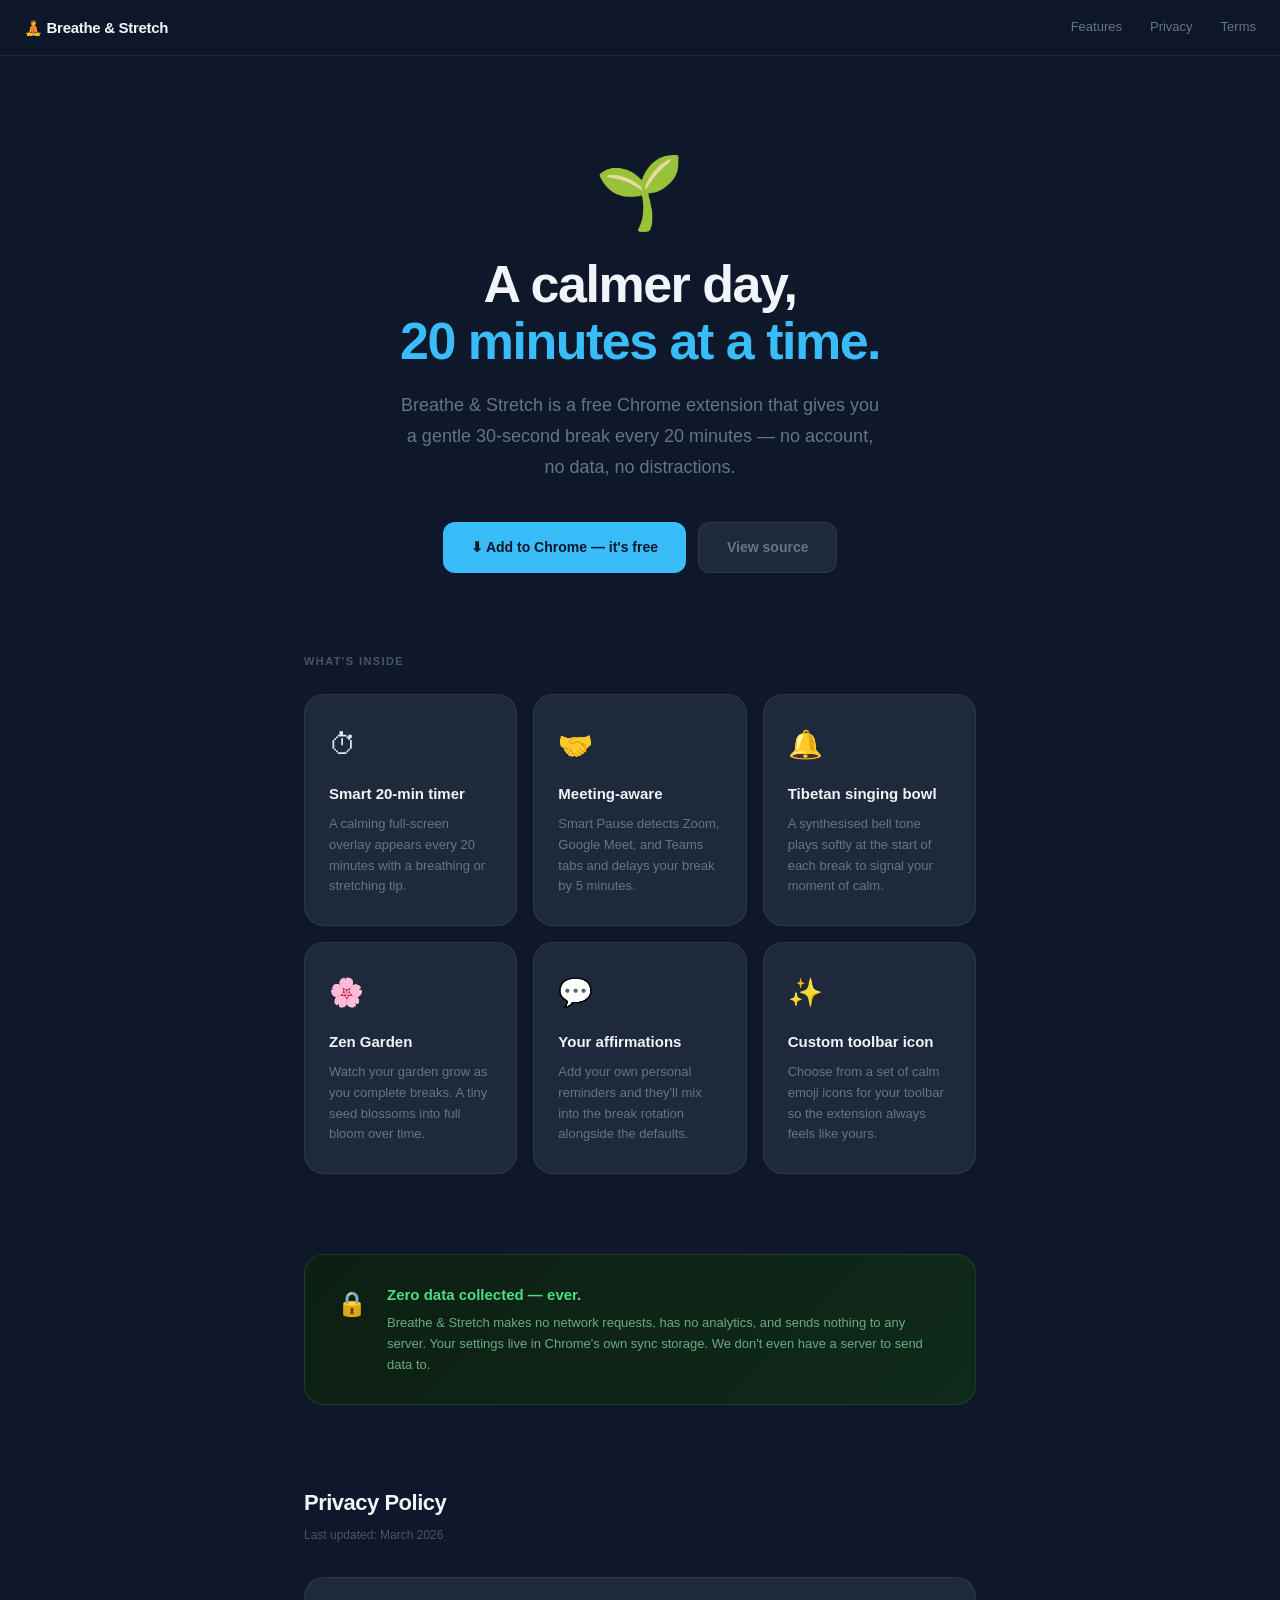
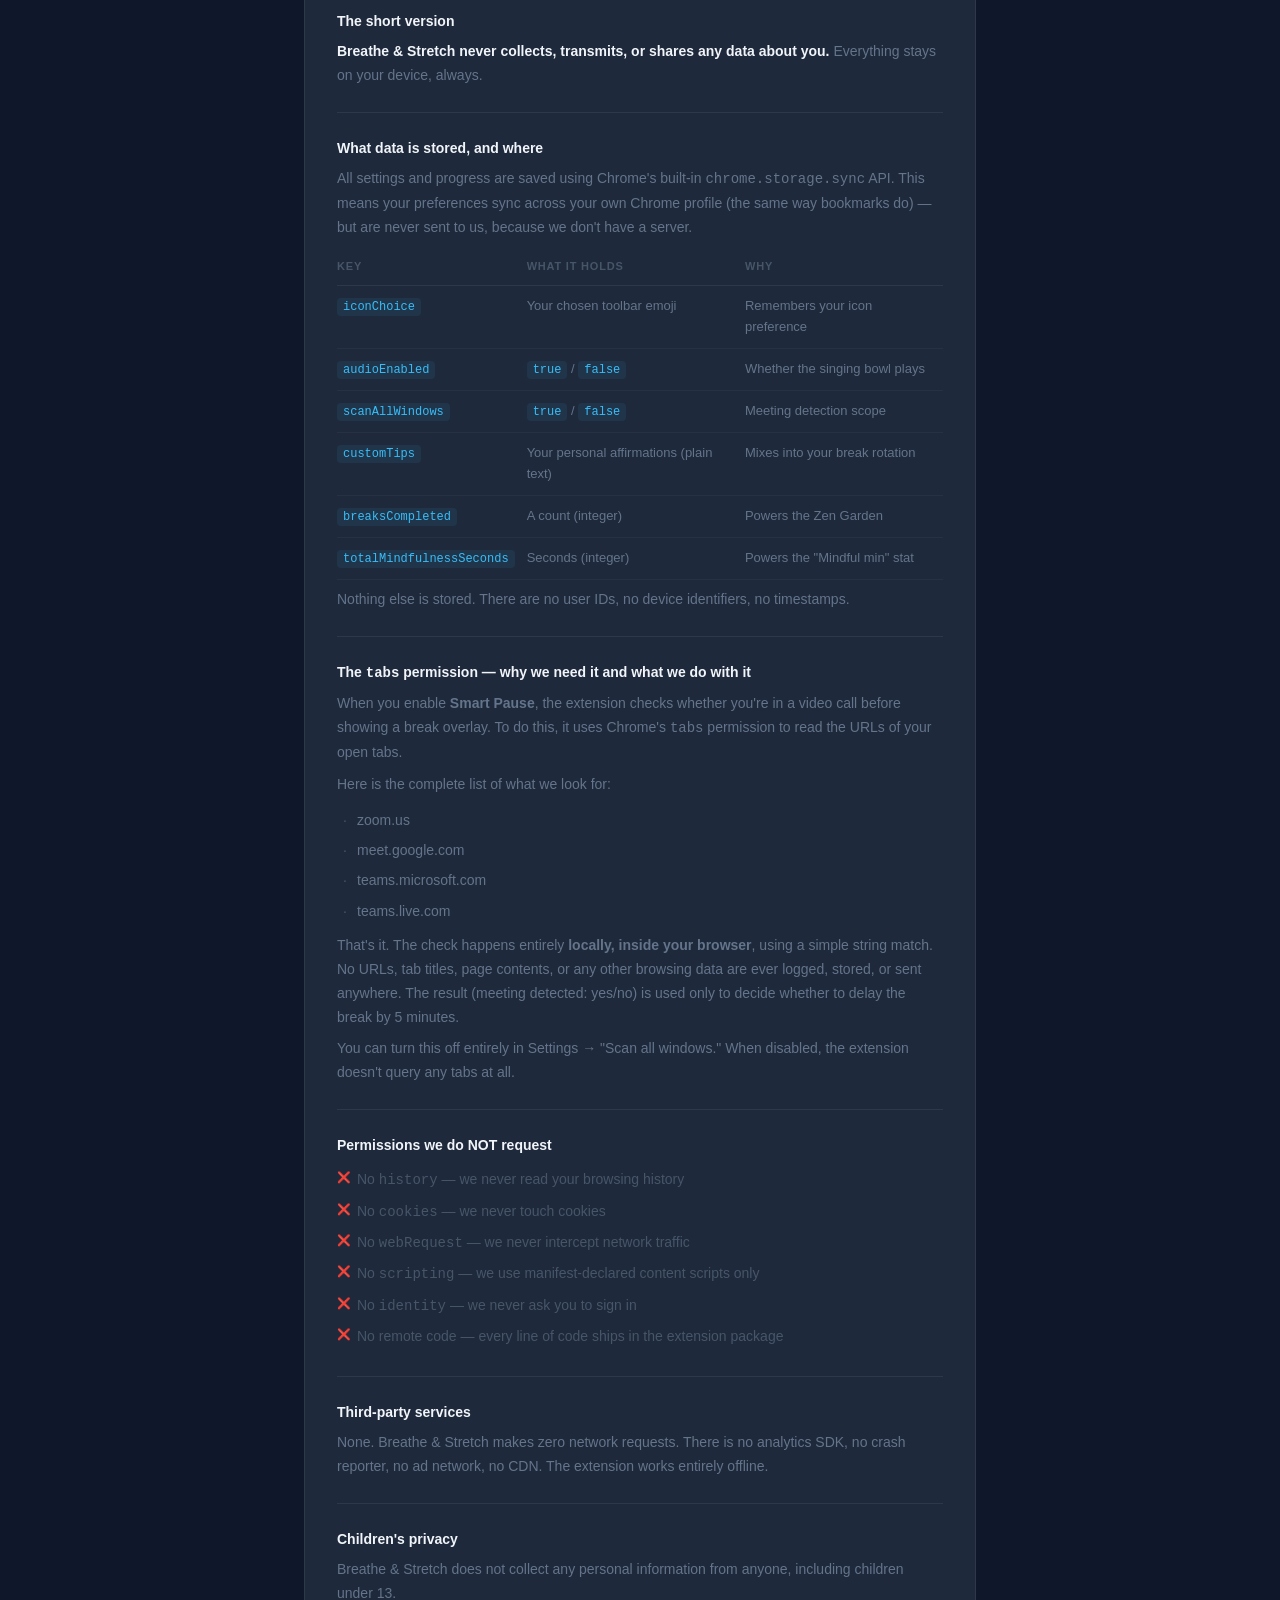
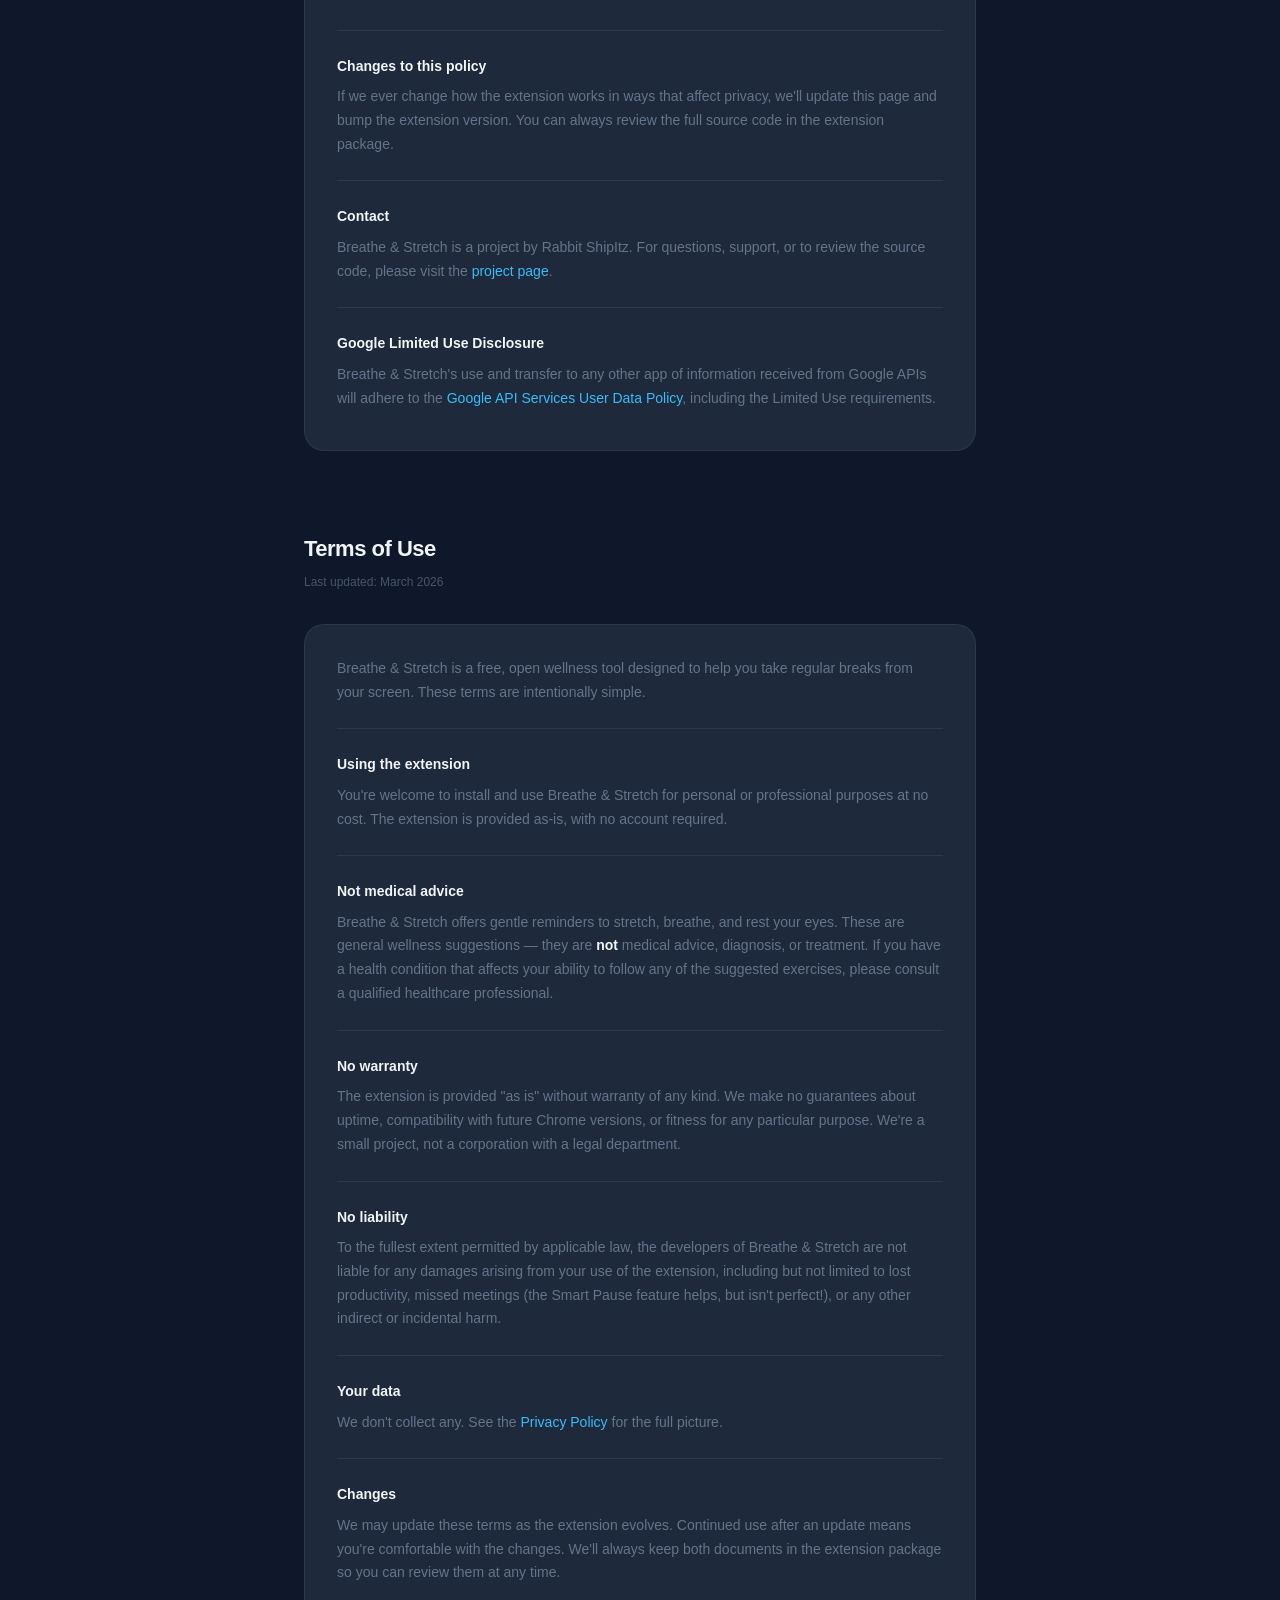
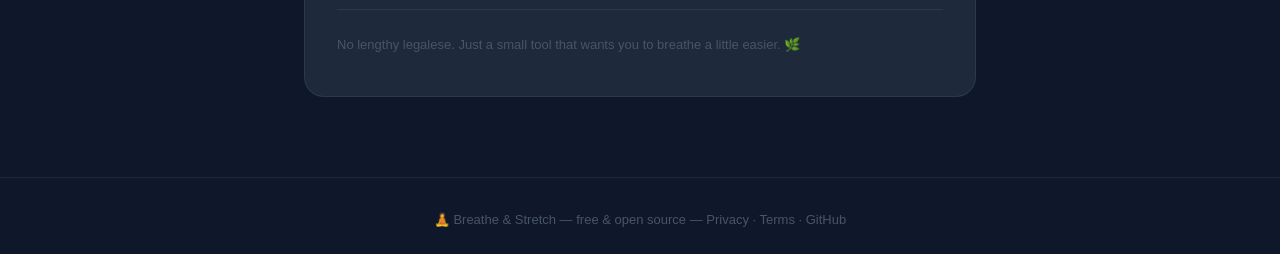
==== commit 06972aaa: "Replace 🪬 with 🌱 in landing page" ====
--- a/index.html
+++ b/index.html
@@ -360,7 +360,7 @@
 
   <!-- ── Hero ───────────────────────────────────────────────────────────────── -->
   <section class="hero">
-    <span class="hero-bowl">🪬</span>
+    <span class="hero-bowl">🌱</span>
     <h1>A calmer day,<br /><span>20 minutes at a time.</span></h1>
     <p>Breathe &amp; Stretch is a free Chrome extension that gives you a gentle 30-second break every 20 minutes — no account, no data, no distractions.</p>
     <div class="hero-actions">
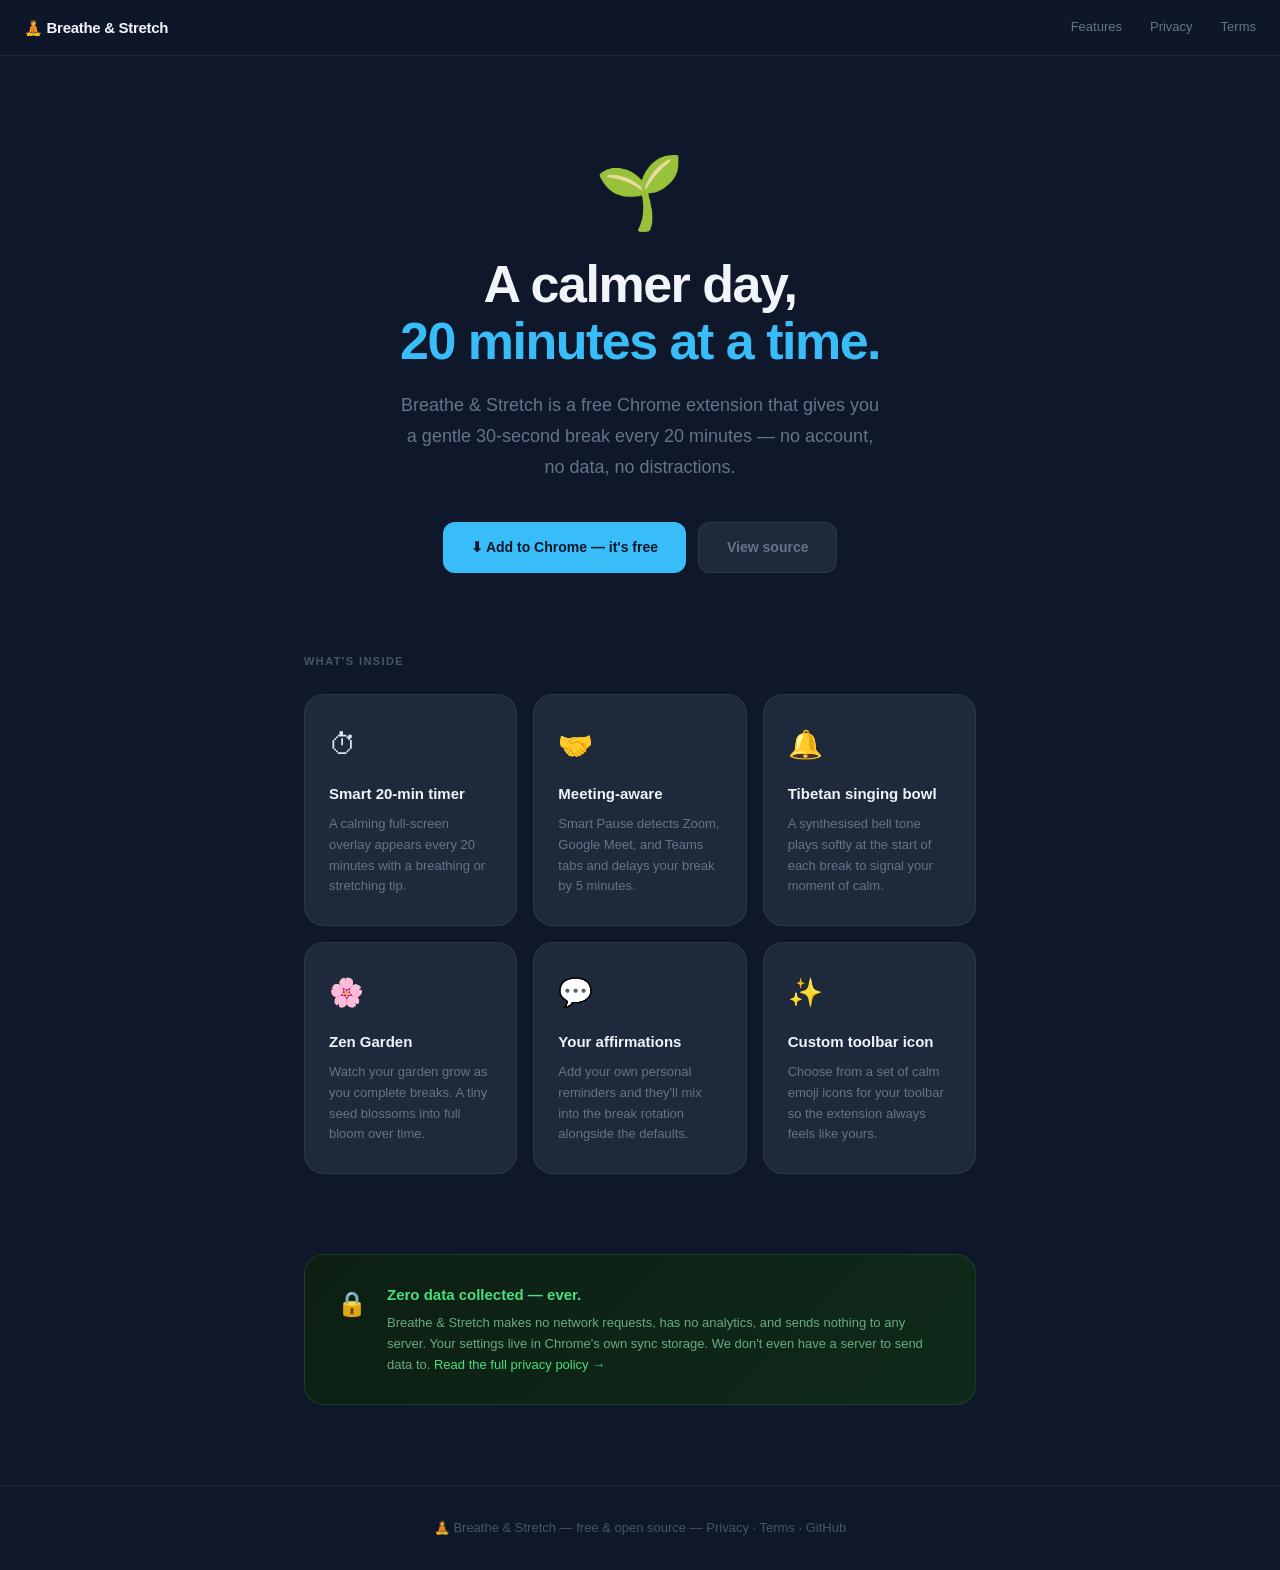
==== commit 4857733b: "Simplify landing page — link to Privacy and Terms instead of embedding them" ====
--- a/index.html
+++ b/index.html
@@ -16,7 +16,6 @@
       --muted:   #64748b;
       --dim:     #475569;
       --accent:  #38bdf8;
-      --gold:    #facc15;
     }
 
     html { scroll-behavior: smooth; }
@@ -60,7 +59,6 @@
       gap: 28px;
       list-style: none;
       font-size: 13px;
-      color: var(--muted);
     }
 
     .nav-links a { color: var(--muted); transition: color 0.15s; }
@@ -192,7 +190,7 @@
       line-height: 1.6;
     }
 
-    /* ── Privacy note ─────────────────────────────────────────────────────── */
+    /* ── Privacy note ────────────────────────────────────────────────────────── */
 
     .privacy-note {
       background: linear-gradient(135deg, #0c1f12, #0f2a1a);
@@ -223,114 +221,7 @@
       line-height: 1.6;
     }
 
-    /* ── Legal docs ──────────────────────────────────────────────────────────── */
-
-    .doc-section {
-      max-width: 720px;
-      margin: 0 auto;
-      padding: 0 24px 80px;
-      scroll-margin-top: 72px;
-    }
-
-    .doc-section h2 {
-      font-size: 22px;
-      font-weight: 800;
-      color: #f1f5f9;
-      letter-spacing: -0.5px;
-      margin-bottom: 6px;
-    }
-
-    .doc-updated {
-      font-size: 12px;
-      color: var(--dim);
-      margin-bottom: 32px;
-    }
-
-    .doc-card {
-      background: var(--surface);
-      border: 1px solid var(--border);
-      border-radius: 20px;
-      padding: 32px;
-    }
-
-    .doc-card h3 {
-      font-size: 14px;
-      font-weight: 700;
-      color: #f1f5f9;
-      margin: 24px 0 8px;
-    }
-
-    .doc-card h3:first-child { margin-top: 0; }
-
-    .doc-card p {
-      font-size: 14px;
-      color: var(--muted);
-      line-height: 1.7;
-      margin-bottom: 8px;
-    }
-
-    .doc-card table {
-      width: 100%;
-      border-collapse: collapse;
-      font-size: 13px;
-      margin: 12px 0 8px;
-    }
-
-    .doc-card th {
-      text-align: left;
-      font-size: 11px;
-      font-weight: 700;
-      letter-spacing: 0.8px;
-      text-transform: uppercase;
-      color: var(--dim);
-      padding: 6px 12px 10px 0;
-      border-bottom: 1px solid var(--border);
-    }
-
-    .doc-card td {
-      padding: 10px 12px 10px 0;
-      color: var(--muted);
-      border-bottom: 1px solid rgba(255,255,255,0.04);
-      vertical-align: top;
-    }
-
-    .doc-card td code {
-      font-family: "SF Mono", ui-monospace, Menlo, monospace;
-      font-size: 12px;
-      color: var(--accent);
-      background: rgba(56, 189, 248, 0.08);
-      padding: 2px 6px;
-      border-radius: 4px;
-    }
-
-    .doc-card ul {
-      list-style: none;
-      margin: 8px 0;
-    }
-
-    .doc-card ul li {
-      font-size: 14px;
-      color: var(--muted);
-      padding: 4px 0;
-      padding-left: 20px;
-      position: relative;
-    }
-
-    .doc-card ul li::before {
-      content: "·";
-      position: absolute;
-      left: 6px;
-      color: var(--dim);
-    }
-
-    .doc-card ul li.no-item { color: #475569; }
-    .doc-card ul li.no-item::before { content: "❌"; left: 0; font-size: 11px; top: 5px; }
-
-    .doc-divider {
-      border: none;
-      border-top: 1px solid var(--border);
-      margin: 24px 0;
-    }
+    .privacy-note a { color: #4ade80; }
 
     /* ── Footer ──────────────────────────────────────────────────────────────── */
 
@@ -353,8 +244,8 @@
     <span class="nav-brand">🧘 Breathe &amp; Stretch</span>
     <ul class="nav-links">
       <li><a href="#features">Features</a></li>
-      <li><a href="#privacy">Privacy</a></li>
-      <li><a href="#terms">Terms</a></li>
+      <li><a href="https://github.com/rabbit-ship-it/breathe-stretch/blob/main/PRIVACY.md">Privacy</a></li>
+      <li><a href="https://github.com/rabbit-ship-it/breathe-stretch/blob/main/TERMS.md">Terms</a></li>
     </ul>
   </nav>
 
@@ -416,141 +307,16 @@
       <span class="check-icon">🔒</span>
       <div>
         <h3>Zero data collected — ever.</h3>
-        <p>Breathe &amp; Stretch makes no network requests, has no analytics, and sends nothing to any server. Your settings live in Chrome's own sync storage. We don't even have a server to send data to.</p>
-      </div>
-    </div>
-  </section>
-
-  <!-- ── Privacy Policy ─────────────────────────────────────────────────────── -->
-  <section class="doc-section" id="privacy">
-    <h2>Privacy Policy</h2>
-    <p class="doc-updated">Last updated: March 2026</p>
-
-    <div class="doc-card">
-      <h3>The short version</h3>
-      <p><strong style="color:#f1f5f9;">Breathe &amp; Stretch never collects, transmits, or shares any data about you.</strong> Everything stays on your device, always.</p>
-
-      <hr class="doc-divider" />
-
-      <h3>What data is stored, and where</h3>
-      <p>All settings and progress are saved using Chrome's built-in <code>chrome.storage.sync</code> API. This means your preferences sync across your own Chrome profile (the same way bookmarks do) — but are never sent to us, because we don't have a server.</p>
-      <table>
-        <thead>
-          <tr><th>Key</th><th>What it holds</th><th>Why</th></tr>
-        </thead>
-        <tbody>
-          <tr><td><code>iconChoice</code></td><td>Your chosen toolbar emoji</td><td>Remembers your icon preference</td></tr>
-          <tr><td><code>audioEnabled</code></td><td><code>true</code> / <code>false</code></td><td>Whether the singing bowl plays</td></tr>
-          <tr><td><code>scanAllWindows</code></td><td><code>true</code> / <code>false</code></td><td>Meeting detection scope</td></tr>
-          <tr><td><code>customTips</code></td><td>Your personal affirmations (plain text)</td><td>Mixes into your break rotation</td></tr>
-          <tr><td><code>breaksCompleted</code></td><td>A count (integer)</td><td>Powers the Zen Garden</td></tr>
-          <tr><td><code>totalMindfulnessSeconds</code></td><td>Seconds (integer)</td><td>Powers the "Mindful min" stat</td></tr>
-        </tbody>
-      </table>
-      <p>Nothing else is stored. There are no user IDs, no device identifiers, no timestamps.</p>
-
-      <hr class="doc-divider" />
-
-      <h3>The <code>tabs</code> permission — why we need it and what we do with it</h3>
-      <p>When you enable <strong>Smart Pause</strong>, the extension checks whether you're in a video call before showing a break overlay. To do this, it uses Chrome's <code>tabs</code> permission to read the URLs of your open tabs.</p>
-      <p>Here is the complete list of what we look for:</p>
-      <ul>
-        <li>zoom.us</li>
-        <li>meet.google.com</li>
-        <li>teams.microsoft.com</li>
-        <li>teams.live.com</li>
-      </ul>
-      <p>That's it. The check happens entirely <strong>locally, inside your browser</strong>, using a simple string match. No URLs, tab titles, page contents, or any other browsing data are ever logged, stored, or sent anywhere. The result (meeting detected: yes/no) is used only to decide whether to delay the break by 5 minutes.</p>
-      <p>You can turn this off entirely in Settings → "Scan all windows." When disabled, the extension doesn't query any tabs at all.</p>
-
-      <hr class="doc-divider" />
-
-      <h3>Permissions we do NOT request</h3>
-      <ul>
-        <li class="no-item">No <code>history</code> — we never read your browsing history</li>
-        <li class="no-item">No <code>cookies</code> — we never touch cookies</li>
-        <li class="no-item">No <code>webRequest</code> — we never intercept network traffic</li>
-        <li class="no-item">No <code>scripting</code> — we use manifest-declared content scripts only</li>
-        <li class="no-item">No <code>identity</code> — we never ask you to sign in</li>
-        <li class="no-item">No remote code — every line of code ships in the extension package</li>
-      </ul>
-
-      <hr class="doc-divider" />
-
-      <h3>Third-party services</h3>
-      <p>None. Breathe &amp; Stretch makes zero network requests. There is no analytics SDK, no crash reporter, no ad network, no CDN. The extension works entirely offline.</p>
-
-      <hr class="doc-divider" />
-
-      <h3>Children's privacy</h3>
-      <p>Breathe &amp; Stretch does not collect any personal information from anyone, including children under 13.</p>
-
-      <hr class="doc-divider" />
-
-      <h3>Changes to this policy</h3>
-      <p>If we ever change how the extension works in ways that affect privacy, we'll update this page and bump the extension version. You can always review the full source code in the extension package.</p>
-
-      <hr class="doc-divider" />
-
-      <h3>Contact</h3>
-      <p>Breathe &amp; Stretch is a project by Rabbit ShipItz. For questions, support, or to review the source code, please visit the <a href="https://github.com/rabbit-ship-it/breathe-stretch">project page</a>.</p>
-
-      <hr class="doc-divider" />
-
-      <h3>Google Limited Use Disclosure</h3>
-      <p>Breathe &amp; Stretch's use and transfer to any other app of information received from Google APIs will adhere to the <a href="https://developers.google.com/terms/api-services-user-data-policy">Google API Services User Data Policy</a>, including the Limited Use requirements.</p>
-    </div>
-  </section>
-
-  <!-- ── Terms of Use ───────────────────────────────────────────────────────── -->
-  <section class="doc-section" id="terms">
-    <h2>Terms of Use</h2>
-    <p class="doc-updated">Last updated: March 2026</p>
-
-    <div class="doc-card">
-      <p>Breathe &amp; Stretch is a free, open wellness tool designed to help you take regular breaks from your screen. These terms are intentionally simple.</p>
-
-      <hr class="doc-divider" />
-
-      <h3>Using the extension</h3>
-      <p>You're welcome to install and use Breathe &amp; Stretch for personal or professional purposes at no cost. The extension is provided as-is, with no account required.</p>
-
-      <hr class="doc-divider" />
-
-      <h3>Not medical advice</h3>
-      <p>Breathe &amp; Stretch offers gentle reminders to stretch, breathe, and rest your eyes. These are general wellness suggestions — they are <strong style="color:#f1f5f9;">not</strong> medical advice, diagnosis, or treatment. If you have a health condition that affects your ability to follow any of the suggested exercises, please consult a qualified healthcare professional.</p>
-
-      <hr class="doc-divider" />
-
-      <h3>No warranty</h3>
-      <p>The extension is provided "as is" without warranty of any kind. We make no guarantees about uptime, compatibility with future Chrome versions, or fitness for any particular purpose. We're a small project, not a corporation with a legal department.</p>
-
-      <hr class="doc-divider" />
-
-      <h3>No liability</h3>
-      <p>To the fullest extent permitted by applicable law, the developers of Breathe &amp; Stretch are not liable for any damages arising from your use of the extension, including but not limited to lost productivity, missed meetings (the Smart Pause feature helps, but isn't perfect!), or any other indirect or incidental harm.</p>
-
-      <hr class="doc-divider" />
-
-      <h3>Your data</h3>
-      <p>We don't collect any. See the <a href="#privacy">Privacy Policy</a> for the full picture.</p>
-
-      <hr class="doc-divider" />
-
-      <h3>Changes</h3>
-      <p>We may update these terms as the extension evolves. Continued use after an update means you're comfortable with the changes. We'll always keep both documents in the extension package so you can review them at any time.</p>
-
-      <hr class="doc-divider" />
-
-      <p style="color:#475569;font-size:13px;">No lengthy legalese. Just a small tool that wants you to breathe a little easier. 🌿</p>
+        <p>Breathe &amp; Stretch makes no network requests, has no analytics, and sends nothing to any server. Your settings live in Chrome's own sync storage. We don't even have a server to send data to. <a href="https://github.com/rabbit-ship-it/breathe-stretch/blob/main/PRIVACY.md">Read the full privacy policy →</a></p>
+      </div>
     </div>
   </section>
 
   <!-- ── Footer ─────────────────────────────────────────────────────────────── -->
   <footer>
     <p>🧘 Breathe &amp; Stretch &mdash; free &amp; open source &mdash;
-      <a href="#privacy">Privacy</a> &middot;
-      <a href="#terms">Terms</a> &middot;
+      <a href="https://github.com/rabbit-ship-it/breathe-stretch/blob/main/PRIVACY.md">Privacy</a> &middot;
+      <a href="https://github.com/rabbit-ship-it/breathe-stretch/blob/main/TERMS.md">Terms</a> &middot;
       <a href="https://github.com/rabbit-ship-it/breathe-stretch">GitHub</a>
     </p>
   </footer>
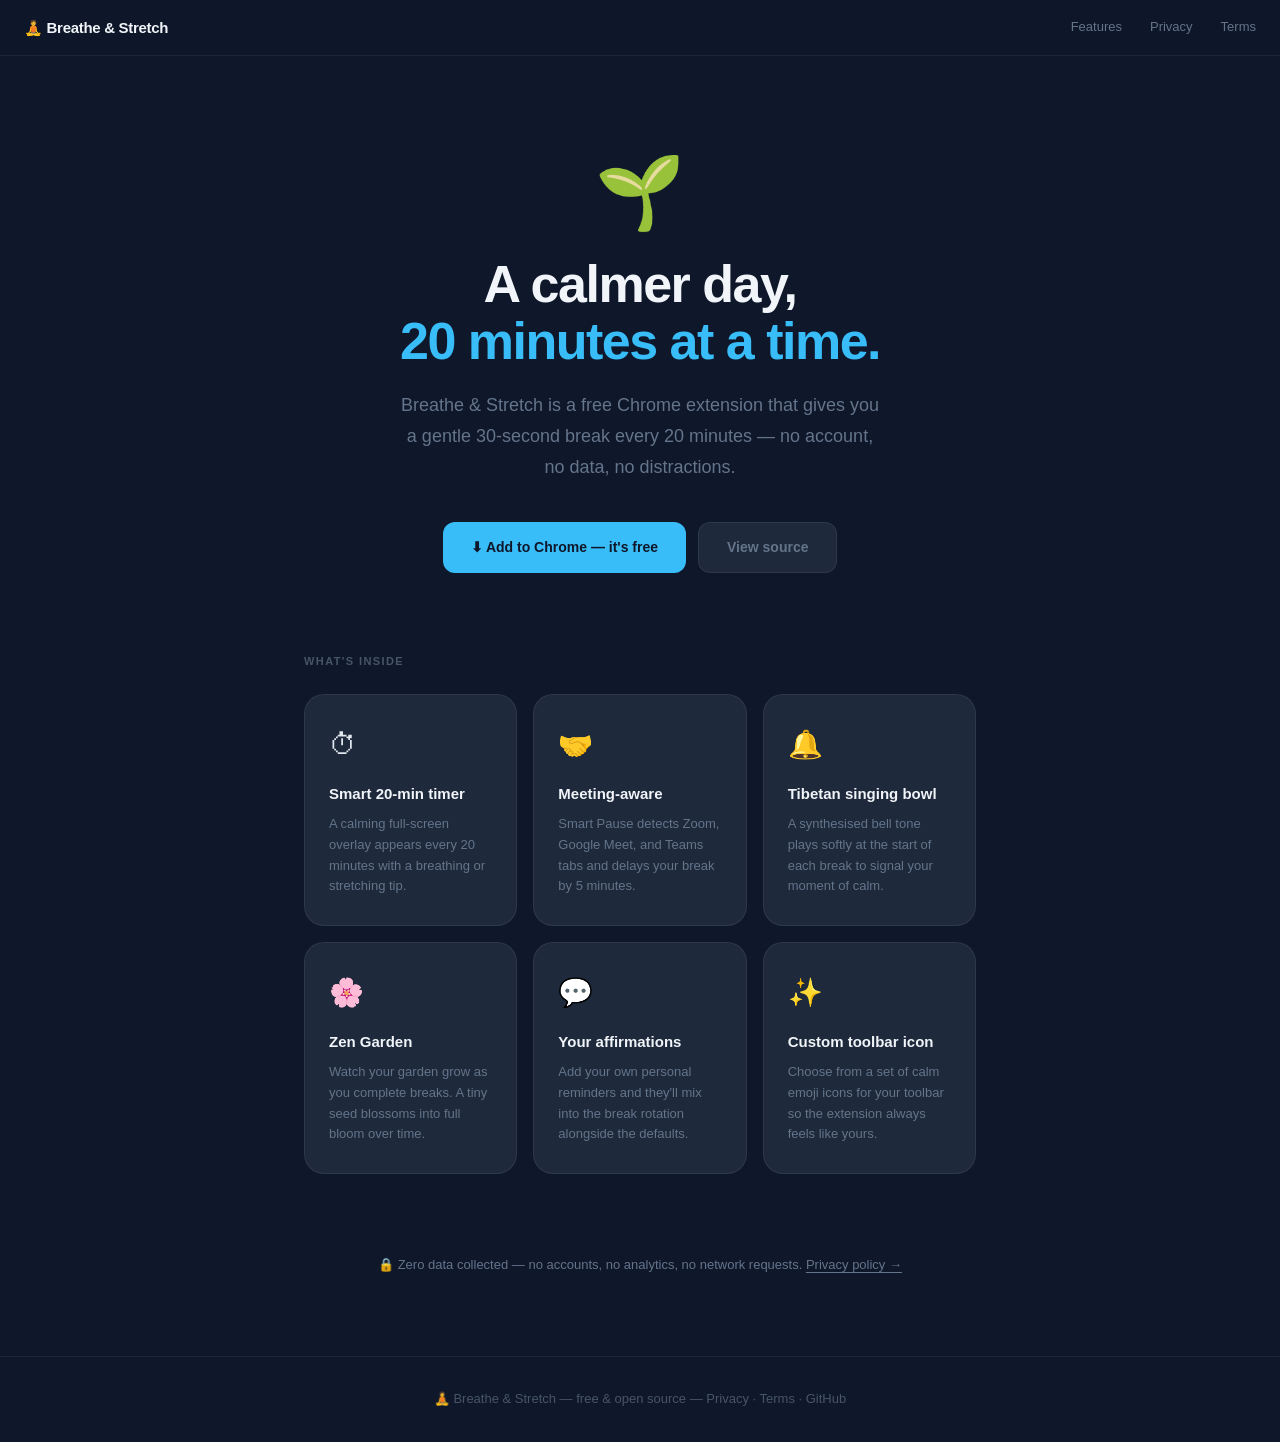
==== commit a61f2a40: "Simplify privacy note to plain muted text" ====
--- a/index.html
+++ b/index.html
@@ -193,35 +193,14 @@
     /* ── Privacy note ────────────────────────────────────────────────────────── */
 
     .privacy-note {
-      background: linear-gradient(135deg, #0c1f12, #0f2a1a);
-      border: 1px solid rgba(74, 222, 128, 0.15);
-      border-radius: 20px;
-      padding: 28px 32px;
-      display: flex;
-      gap: 20px;
-      align-items: flex-start;
-    }
-
-    .privacy-note .check-icon {
-      font-size: 24px;
-      flex-shrink: 0;
-      margin-top: 2px;
-    }
-
-    .privacy-note h3 {
-      font-size: 15px;
-      font-weight: 700;
-      color: #4ade80;
-      margin-bottom: 6px;
-    }
-
-    .privacy-note p {
-      font-size: 13px;
-      color: #6aab80;
-      line-height: 1.6;
-    }
-
-    .privacy-note a { color: #4ade80; }
+      font-size: 13px;
+      color: var(--muted);
+      text-align: center;
+      line-height: 1.7;
+    }
+
+    .privacy-note a { color: var(--muted); text-decoration: underline; text-underline-offset: 3px; }
+    .privacy-note a:hover { color: var(--text); }
 
     /* ── Footer ──────────────────────────────────────────────────────────────── */
 
@@ -303,13 +282,7 @@
 
   <!-- ── Privacy notice ─────────────────────────────────────────────────────── -->
   <section class="section">
-    <div class="privacy-note">
-      <span class="check-icon">🔒</span>
-      <div>
-        <h3>Zero data collected — ever.</h3>
-        <p>Breathe &amp; Stretch makes no network requests, has no analytics, and sends nothing to any server. Your settings live in Chrome's own sync storage. We don't even have a server to send data to. <a href="https://github.com/rabbit-ship-it/breathe-stretch/blob/main/PRIVACY.md">Read the full privacy policy →</a></p>
-      </div>
-    </div>
+    <p class="privacy-note">🔒 Zero data collected — no accounts, no analytics, no network requests. <a href="https://github.com/rabbit-ship-it/breathe-stretch/blob/main/PRIVACY.md">Privacy policy →</a></p>
   </section>
 
   <!-- ── Footer ─────────────────────────────────────────────────────────────── -->
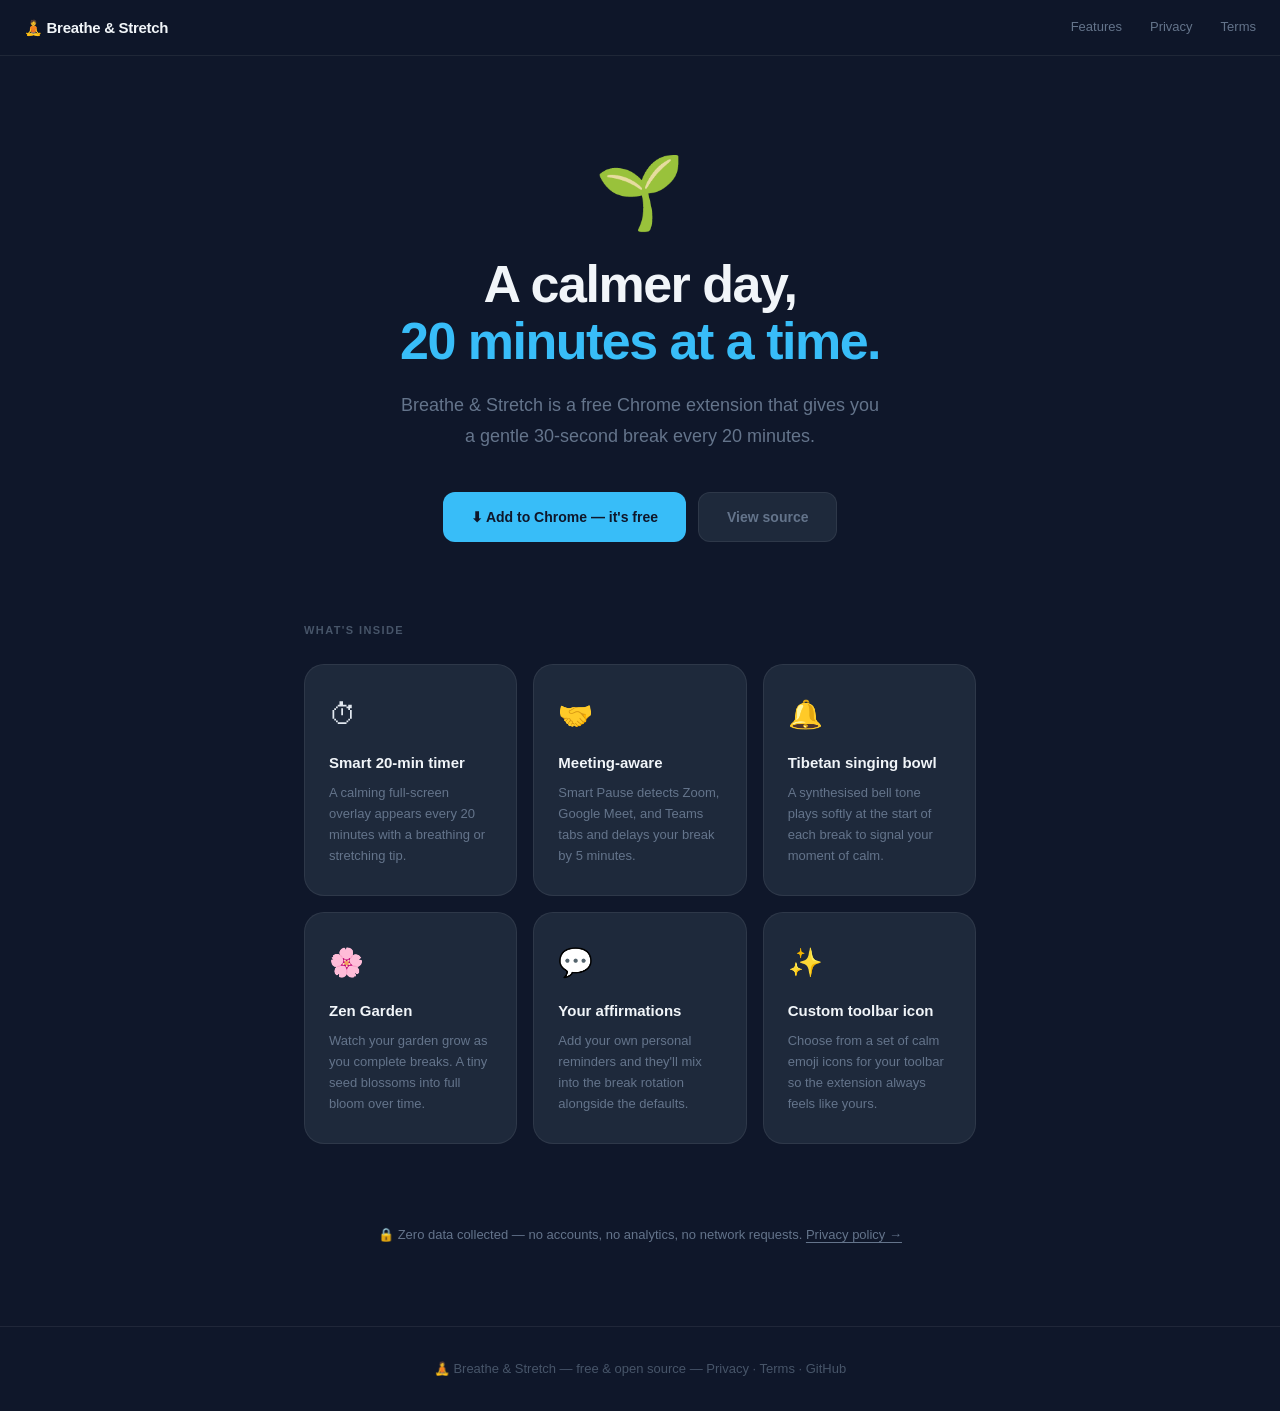
==== commit cdc067fe: "Remove redundant tagline from hero" ====
--- a/index.html
+++ b/index.html
@@ -232,7 +232,7 @@
   <section class="hero">
     <span class="hero-bowl">🌱</span>
     <h1>A calmer day,<br /><span>20 minutes at a time.</span></h1>
-    <p>Breathe &amp; Stretch is a free Chrome extension that gives you a gentle 30-second break every 20 minutes — no account, no data, no distractions.</p>
+    <p>Breathe &amp; Stretch is a free Chrome extension that gives you a gentle 30-second break every 20 minutes.</p>
     <div class="hero-actions">
       <a href="https://chrome.google.com/webstore" class="btn-primary">
         ⬇ Add to Chrome — it's free
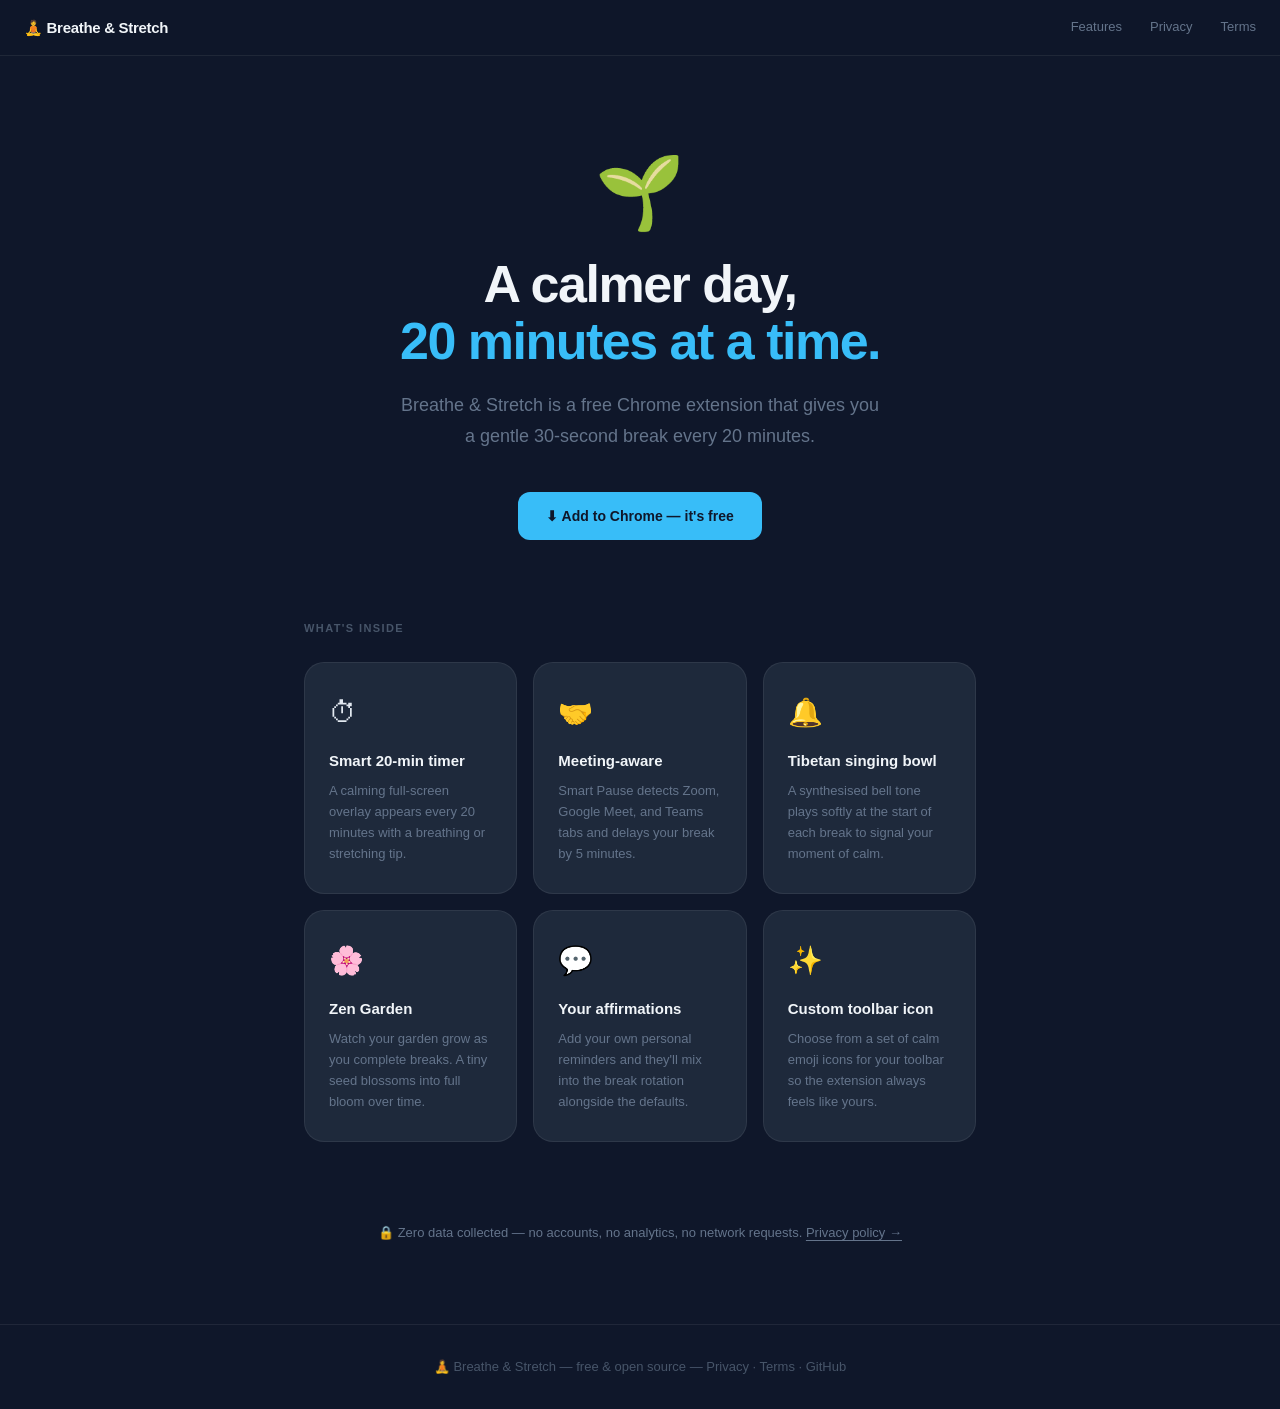
==== commit cdd1d100: "Remove View Source button from hero" ====
--- a/index.html
+++ b/index.html
@@ -237,9 +237,6 @@
       <a href="https://chrome.google.com/webstore" class="btn-primary">
         ⬇ Add to Chrome — it's free
       </a>
-      <a href="https://github.com/rabbit-ship-it/breathe-stretch" class="btn-ghost">
-        View source
-      </a>
     </div>
   </section>
 
